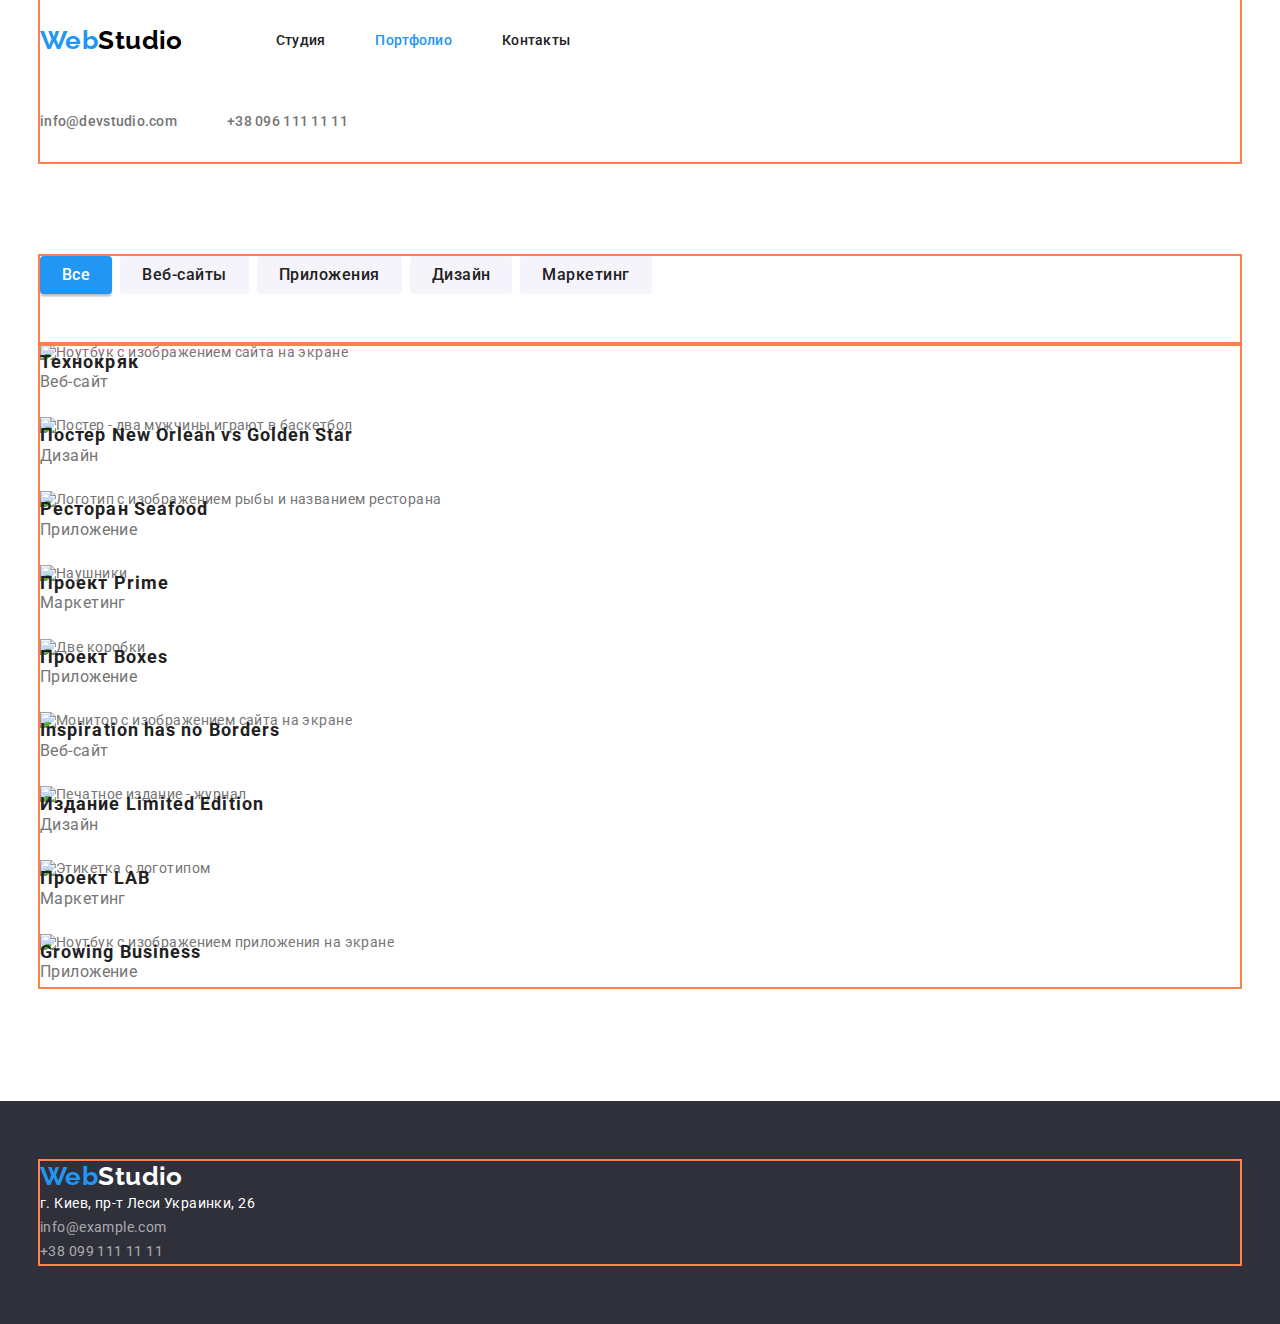
==== portfolio.html @ 6041eaa1 "добавляет отступы, flexbox меню" ====
<!DOCTYPE html>
<html lang="ru">
  <head>
    <meta charset="UTF-8" />
    <meta http-equiv="X-UA-Compatible" content="IE=edge" />
    <meta name="viewport" content="width=device-width, initial-scale=1.0" />
    <title>WebStudio portfolio</title>
    <link rel="preconnect" href="https://fonts.googleapis.com" />
    <link rel="preconnect" href="https://fonts.gstatic.com" crossorigin />
    <link
      href="https://fonts.googleapis.com/css2?family=Raleway:wght@700&family=Roboto:wght@400;500;700;900&display=swap"
      rel="stylesheet"
    />
    <link
      rel="stylesheet"
      href="https://cdnjs.cloudflare.com/ajax/libs/modern-normalize/1.1.0/modern-normalize.min.css"
    />
    <link rel="stylesheet" href="./CSS/styles.css" />
  </head>

  <body>
    <!--Шапка сайта-->

    <header class="header">
      <div class="container">
        <nav class="header-nav">
          <a class="header-logo" href="./index.html" lang="en">
            <span class="logo-part">Web</span>Studio</a
          >
          <ul class="header-nav-list list">
            <li class="header-nav-item">
              <a class="header-nav-link" href="./index.html">Студия</a>
            </li>
            <li class="header-nav-item">
              <a class="header-nav-link current" href="./portfolio.html"
                >Портфолио</a
              >
            </li>
            <li class="header-nav-item">
              <a class="header-nav-link" href="">Контакты</a>
            </li>
          </ul>
        </nav>

        <ul class="header-contacts-list list">
          <li class="header-contacts-item">
            <a class="header-contacts-link" href="mailto:info@devstudio.com"
              >info@devstudio.com</a
            >
          </li>
          <li class="header-contacts-item">
            <a class="header-contacts-link" href="tel:+380961111111"
              >+38 096 111 11 11</a
            >
          </li>
        </ul>
      </div>
    </header>

    <!--Портфолио-->
    <main>
      <section class="portfolio-description">
        <!--Навигация-->

        <div class="container">
          <h1 hidden>Портфолио</h1>

          <ul class="portfolio-list list">
            <li class="portfolio-item">
              <button class="button secondary active" type="button">Все</button>
            </li>
            <li class="portfolio-item">
              <button class="button secondary" type="button">Веб-сайты</button>
            </li>
            <li class="portfolio-item">
              <button class="button secondary" type="button">Приложения</button>
            </li>
            <li class="portfolio-item">
              <button class="button secondary" type="button">Дизайн</button>
            </li>
            <li class="portfolio-item">
              <button class="button secondary" type="button">Маркетинг</button>
            </li>
          </ul>
        </div>

        <!--Описание-->

        <div class="container">
          <ul class="description-list list">
            <li class="description-item">
              <img
                src="./images/portfolio/tehno.jpg"
                alt="Ноутбук с изображением сайта на экране"
                width="370"
                height="294"
              />
              <h3 class="description-title">Технокряк</h3>
              <p class="description-text">Веб-сайт</p>
            </li>
            <li class="description-item">
              <img
                src="./images/portfolio/poster.jpg"
                alt="Постер - два мужчины играют в баскетбол"
                width="370"
                height="294"
              />
              <h3 class="description-title">
                Постер <span lang="en">New Orlean vs Golden Star</span>
              </h3>
              <p class="description-text">Дизайн</p>
            </li>
            <li class="description-item">
              <img
                src="./images/portfolio/seafood.jpg"
                alt="Логотип с изображением рыбы и названием ресторана"
                width="370"
                height="294"
              />
              <h3 class="description-title">
                Ресторан <span lang="en">Seafood</span>
              </h3>
              <p class="description-text">Приложение</p>
            </li>
            <li class="description-item">
              <img
                src="./images/portfolio/prime.jpg"
                alt="Наушники"
                width="370"
                height="294"
              />
              <h3 class="description-title">
                Проект <span lang="en">Prime</span>
              </h3>
              <p class="description-text">Маркетинг</p>
            </li>
            <li class="description-item">
              <img
                src="./images/portfolio/boxes.jpg"
                alt="Две коробки"
                width="370"
                height="294"
              />
              <h3 class="description-title">
                Проект <span lang="en">Boxes</span>
              </h3>
              <p class="description-text">Приложение</p>
            </li>
            <li class="description-item">
              <img
                src="./images/portfolio/inspiration.jpg"
                alt="Монитор с изображением сайта на экране"
                width="370"
                height="294"
              />
              <h3 class="description-title" lang="en">
                Inspiration has no Borders
              </h3>
              <p class="description-text">Веб-сайт</p>
            </li>
            <li class="description-item">
              <img
                src="./images/portfolio/limited.jpg"
                alt="Печатное издание - журнал"
                width="370"
                height="294"
              />
              <h3 class="description-title">
                Издание <span lang="en">Limited Edition</span>
              </h3>
              <p class="description-text">Дизайн</p>
            </li>
            <li class="description-item">
              <img
                src="./images/portfolio/lab.jpg"
                alt="Этикетка с логотипом"
                width="370"
                height="294"
              />
              <h3 class="description-title">
                Проект <span lang="en">LAB</span>
              </h3>
              <p class="description-text">Маркетинг</p>
            </li>
            <li class="description-item">
              <img
                src="./images/portfolio/business.jpg"
                alt="Ноутбук с изображением приложения на экране"
                width="370"
                height="294"
              />
              <h3 class="description-title" lang="en">Growing Business</h3>
              <p class="description-text">Приложение</p>
            </li>
          </ul>
        </div>
      </section>
    </main>

    <!--Подвал-->

    <footer class="footer">
      <div class="container">
        <a class="footer-logo" href="./index.html" lang="en"
          ><span class="logo-part" lang="en">Web</span>Studio</a
        >

        <address class="address">
          <ul class="footer-list list">
            <li class="footer-item">
              <a
                class="footer-address-link"
                href="https://goo.gl/maps/piqngm7oDQpEDh6u6"
                target="_blank"
                rel="noopener nofollow noreferrer"
                >г. Киев, пр-т Леси Украинки, 26</a
              >
            </li>
            <li class="footer-item">
              <a
                class="footer-contacts-link info"
                href="mailto:info@example.com"
                >info@example.com</a
              ><br />
            </li>
            <li class="footer-item">
              <a class="footer-contacts-link" href="tel:+380991111111"
                >+38 099 111 11 11</a
              >
            </li>
          </ul>
        </address>
      </div>
    </footer>
  </body>
</html>
---- CSS/styles.css ----
:root {
    --primary-text-color: #757575;
    --title-text-color: #212121;
    --accent-color: #2196F3;
    --button-primary-color-hover: #188CE8;
    --primari-white-color: #FFFFFF;
    --button-color: #F5F4FA;
    --link-contacts-color: rgba(255, 255, 255, 0.6);
    --background-color-secondary: #2F303A;
}

body {
    background-color: var(--primari-white-color); /* #000000;*/
    color: var(--primary-text-color);
    
    font-family: Roboto, sans-serif;
    font-size: 14px;
    letter-spacing: 0.03em;
}

.section-title {
    margin-top: 0;
    margin-bottom: 0;
    
    color: var(--title-text-color);
    
    font-size: 36px;
    line-height: 1.17;
    text-align: center;
    letter-spacing: 0.03em;
   
}

.list {
    margin: 0;
    padding: 0;

    list-style: none;
}

.container {
    width: 1200px;
    margin-left: 15px;
    margin-right: 15px;
    margin-left: auto;
    margin-right: auto;
    outline: 2px solid coral;
}



/* ==========Site nav========== */



.header-logo { 
    color: #000000;
    
    text-decoration: none;
    font-family: Raleway, sans-serif;
    font-weight: 700;
    font-size: 26px;
    line-height: 1.19;
}

.logo-part {
    color: var(--accent-color);
    
    text-decoration: none;
}

.header-nav-link.current {
    color: var(--accent-color);
}

.header-nav-link {
    display: block;
    padding-top: 32px;
    padding-bottom: 32px;

    color: var(--title-text-color);
   
    text-decoration: none;
    font-weight: 500;
    line-height: 1.2;
    letter-spacing: 0.02em;   
}

.header-nav-link:hover,
.header-nav-link:focus {
    color: var(--accent-color);
}

.header-contacts-link {
    display: block;
    margin-top: 32px;
    margin-bottom: 32px;

    color: var(--primary-text-color);
    
    text-decoration: none;
    font-weight: 500;
    line-height: 1.2;
    letter-spacing: 0.02em;
}

.header-contacts-link:hover,
.header-contacts-link:focus {
    color: var(--accent-color);
}


/* ==========display flex========== */

.nav {
    display: flex;
    /* justify-content: space-between; */
}

.header-nav {
    display: flex;
    align-items: center;
}

.header-nav-list {
    display: flex;
    margin-left: 93px;
}

/* .header-nav-list .header-nav-item:not(:last-child) {
    margin-right: 50px;
} */

.header-nav-item + .header-nav-item {
    margin-left: 50px;
}

.header-contacts-list {
    display: flex;
    margin-left: auto;
}

.header-contacts-item + .header-contacts-item {
    padding-left: 50px;
}




/* ==========index.html========== */
/* ==========Site main========== */

/* ==========Main screen========== */

.hero {
    padding-top: 200px;
    padding-bottom: 200px;
    
    background-color: var(--background-color-secondary);
    
    text-align: center;
}

.hero-title {
    margin-top: 0;
    margin-bottom: 30;

    color: var(--primari-white-color);   

    font-weight: 900;
    font-size: 44px;
    line-height: 1.36;  
    letter-spacing: 0.06em;
    text-transform: uppercase;
}

/* ==========Features========== */

.features {
    padding-top: 94px;
    padding-bottom: 94px;
}

.features-title {
    margin-top: 0;
    margin-bottom: 10px;
    
    color: var(--title-text-color);
    
    font-size: 14px;
    line-height: 1.14;
    letter-spacing: 0.03em;
    text-transform: uppercase;
}

.features-text {
    margin-top: 0;
    margin-bottom: 0;
    
    line-height: 1.71;
}

/* ==========What are we doing========== */

.services {
    padding-bottom: 94px;
}

/* ==========Our team========== */

.team {
    padding-top: 94px;
    padding-bottom: 94px;

    background-color: var(--button-color);
}

.team-item-title {
    margin-top: 0;
    margin-bottom: 10px;

    color: var(--title-text-color);

    font-weight: 500;
    font-size: 16px;
    line-height: 1.19;    
    letter-spacing: 0.03em;
}

.team-item-text {
    margin-top: 0;
    margin-bottom: 0;
    
    font-size: 16px;
    line-height: 1.19;   
}


/* ==========portfolio.html========== */
/* ==========Site main========== */
/* ==========Description========== */

.portfolio-description {
    padding-top: 94px;
    padding-bottom: 94px;
}

.portfolio-list {
    display: flex;
    padding-bottom: 50px;
}

.portfolio-list .portfolio-item + .portfolio-item {
    margin-left: 8px;
}

.description-title {
    margin-top: 0;
    margin-bottom: 4px;

    color: var(--title-text-color);

    font-size: 18px;
    line-height: 0.2;
    letter-spacing: 0.06em;
}

.description-text {
    margin-bottom: 20px;

    font-size: 16px;
    line-height: 1.88;
    margin-top: 0;
}




/* ==========Footer========== */

.footer {
    padding-top: 60px;
    padding-bottom: 60px;

    background-color: var(--background-color-secondary);
}

.footer-logo {
    margin-bottom: 20px;

    color: var(--primari-white-color);

    text-decoration: none;
    font-family: Raleway, sans-serif;
    font-weight: 700;
    font-size: 26px;
    line-height: 1.19;
}

.footer-list {
    line-height: 1.71;
}

.footer-address-link {
    margin-bottom: 9px;

    color: var(--primari-white-color);

    text-decoration: none;
    font-style: normal;
}

.footer-contacts-link:hover,
.footer-contacts-link:focus {
    color: var(--accent-color);
}

.footer-contacts-link {
    color: var(--link-contacts-color);
    text-decoration: none;
    font-style: normal;
    line-height: 1.71;
}

.footer-contacts-link.info {
    margin-bottom: 9px;
}

/* ==========Button========== */

.button {
    border: 0px;

    cursor: pointer;
}

.button.primary {
    padding: 10px 32px;
    border-radius: 4px;
    min-width: 200px;
        
    color: var(--primari-white-color);
    background-color: var(--accent-color);
    box-shadow: 0px 4px 4px rgba(0, 0, 0, 0.15);
    
    font-weight: 700;
    font-size: 16px;
    line-height: 1.88;
    letter-spacing: 0.06em;
    text-align: center;
}

.button.primary:hover,
.button.primary:focus {
    color: var(--primari-white-color);
    background-color: var(--button-primary-color-hover);
}

.button.secondary {
    padding: 6px 22px;
    border-radius: 4px;

    color: var(--title-text-color);
    background-color: var(--button-color);

    font-weight: 500;
    font-size: 16px;
    line-height: 1.62;
    letter-spacing: 0.03em;
    text-align: center;
}

.button.secondary:hover,
.button.secondary:focus {
    color: var(--primari-white-color);
    background-color: var(--accent-color);
    box-shadow: 0px 3px 1px rgba(0, 0, 0, 0.1), 0px 1px 2px rgba(0, 0, 0, 0.08), 0px 2px 2px rgba(0, 0, 0, 0.12);
}

.button.secondary.active {
    color: var(--primari-white-color);
    background-color: var(--accent-color);
    box-shadow: 0px 3px 1px rgba(0, 0, 0, 0.1), 0px 1px 2px rgba(0, 0, 0, 0.08), 0px 2px 2px rgba(0, 0, 0, 0.12);
}

/* цвет основного текста #212121
вторичный цвет текста #757575
цвет H1 #FFFFFF
цвет текста на кнопках #FFFFFF
цвет лого-части шапка #2196F3
цвет лого шапка #000000
цвет навигации #212121
цвет навигации при ховере #2196F3
цвет контактов шапки #757575
цвет контактов шапки при ховере #2196F3
цвет лого части подвал # 2196F3
цвет лого подвал #FFFFFF
цвет адреса подвал #FFFFFF
цвет контактов подвал rgba(255, 255, 255, 0.6)
цвет кнопок #F5F4FA
*/
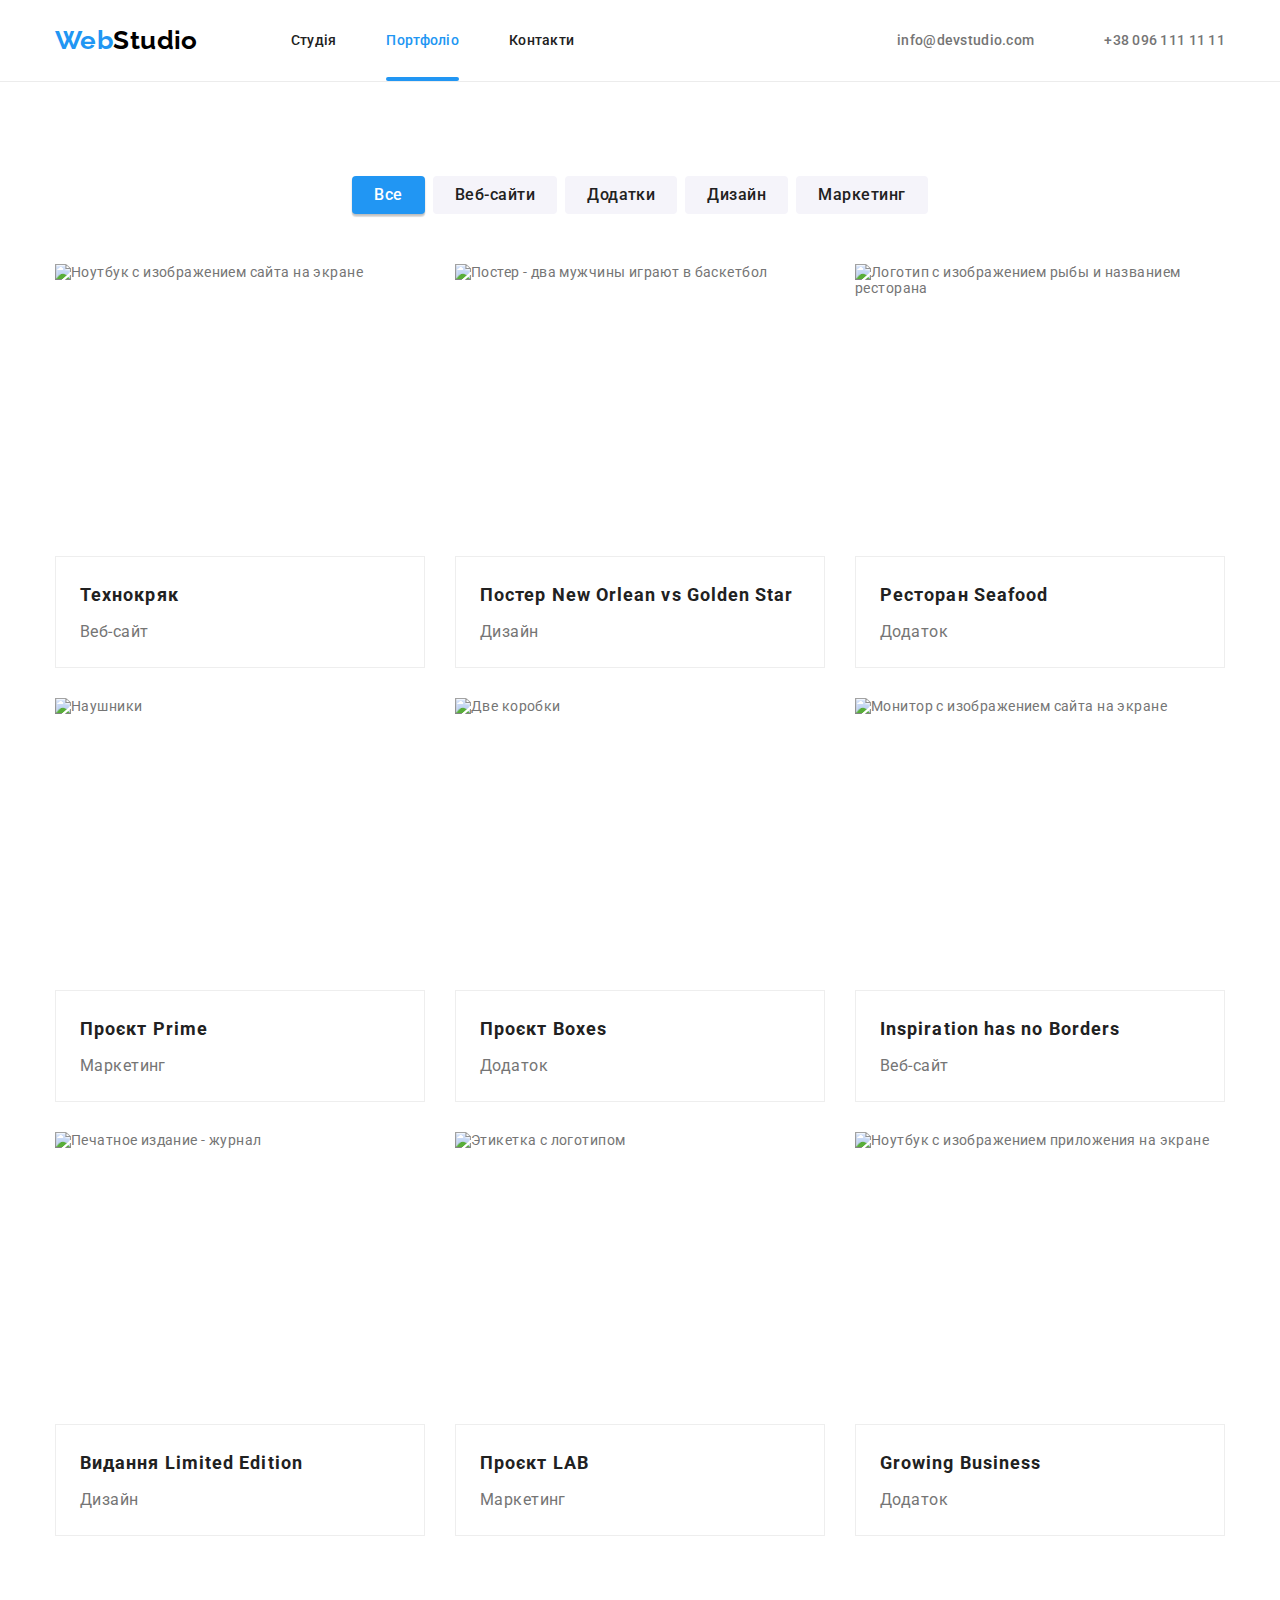
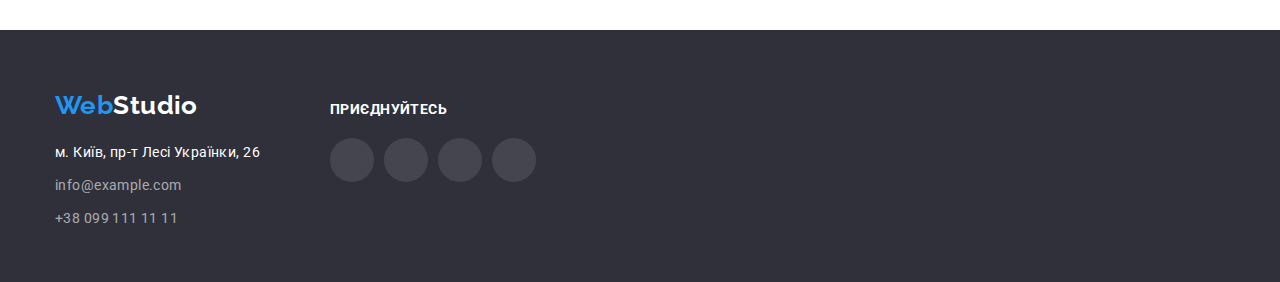
==== commit 51368df9: "добавляет анимацию всем элементам" ====
--- a/portfolio.html
+++ b/portfolio.html
@@ -19,61 +19,69 @@
   </head>
 
   <body>
-    <!--Шапка сайта-->
-
-    <header class="header">
-      <div class="container">
+    <!--Шапка сайту-->
+
+    <header class="header-portfolio">
+      <div class="container nav">
         <nav class="header-nav">
-          <a class="header-logo" href="./index.html" lang="en">
+          <a class="header-logo link" href="./index.html" lang="en">
             <span class="logo-part">Web</span>Studio</a
           >
           <ul class="header-nav-list list">
             <li class="header-nav-item">
-              <a class="header-nav-link" href="./index.html">Студия</a>
+              <a class="header-nav-link link" href="./index.html">Студія</a>
             </li>
             <li class="header-nav-item">
-              <a class="header-nav-link current" href="./portfolio.html"
-                >Портфолио</a
+              <a class="header-nav-link link current" href="./portfolio.html"
+                >Портфоліо</a
               >
             </li>
             <li class="header-nav-item">
-              <a class="header-nav-link" href="">Контакты</a>
+              <a class="header-nav-link link" href="">Контакти</a>
             </li>
           </ul>
         </nav>
 
         <ul class="header-contacts-list list">
           <li class="header-contacts-item">
-            <a class="header-contacts-link" href="mailto:info@devstudio.com"
-              >info@devstudio.com</a
-            >
+            <a
+              class="header-contacts-link link"
+              href="mailto:info@devstudio.com"
+              ><svg class="email-icon">
+                <use href="./images/svg/sprite.svg#icon-h-mail"></use>
+              </svg>
+              <div>info@devstudio.com</div>
+            </a>
           </li>
           <li class="header-contacts-item">
-            <a class="header-contacts-link" href="tel:+380961111111"
-              >+38 096 111 11 11</a
+            <a class="header-contacts-link link" href="tel:+380961111111"
+              ><svg class="phone-icon">
+                <use href="./images/svg/sprite.svg#icon-h-tel"></use>
+              </svg>
+              <div>+38 096 111 11 11</div></a
             >
           </li>
         </ul>
       </div>
     </header>
 
-    <!--Портфолио-->
+    <!--Портфоліо-->
     <main>
-      <section class="portfolio-description">
-        <!--Навигация-->
-
+      <section class="portfolio-description section">
         <div class="container">
-          <h1 hidden>Портфолио</h1>
+          <!--Навігація-->
+
+          <h1 class="visually-hidden">Портфоліо</h1>
 
           <ul class="portfolio-list list">
             <li class="portfolio-item">
               <button class="button secondary active" type="button">Все</button>
             </li>
             <li class="portfolio-item">
-              <button class="button secondary" type="button">Веб-сайты</button>
-            </li>
-            <li class="portfolio-item">
-              <button class="button secondary" type="button">Приложения</button>
+              <button class="button secondary" type="button">Веб-сайти</button>
+            </li>
+            <li class="portfolio-item">
+              <button class="button secondary" type="button">Додатки</button>
             </li>
             <li class="portfolio-item">
               <button class="button secondary" type="button">Дизайн</button>
@@ -82,154 +90,307 @@
               <button class="button secondary" type="button">Маркетинг</button>
             </li>
           </ul>
-        </div>
-
-        <!--Описание-->
-
-        <div class="container">
+
+          <!--Опис-->
+
           <ul class="description-list list">
             <li class="description-item">
-              <img
-                src="./images/portfolio/tehno.jpg"
-                alt="Ноутбук с изображением сайта на экране"
-                width="370"
-                height="294"
-              />
-              <h3 class="description-title">Технокряк</h3>
-              <p class="description-text">Веб-сайт</p>
-            </li>
-            <li class="description-item">
-              <img
-                src="./images/portfolio/poster.jpg"
-                alt="Постер - два мужчины играют в баскетбол"
-                width="370"
-                height="294"
-              />
-              <h3 class="description-title">
-                Постер <span lang="en">New Orlean vs Golden Star</span>
-              </h3>
-              <p class="description-text">Дизайн</p>
-            </li>
-            <li class="description-item">
-              <img
-                src="./images/portfolio/seafood.jpg"
-                alt="Логотип с изображением рыбы и названием ресторана"
-                width="370"
-                height="294"
-              />
-              <h3 class="description-title">
-                Ресторан <span lang="en">Seafood</span>
-              </h3>
-              <p class="description-text">Приложение</p>
-            </li>
-            <li class="description-item">
-              <img
-                src="./images/portfolio/prime.jpg"
-                alt="Наушники"
-                width="370"
-                height="294"
-              />
-              <h3 class="description-title">
-                Проект <span lang="en">Prime</span>
-              </h3>
-              <p class="description-text">Маркетинг</p>
-            </li>
-            <li class="description-item">
-              <img
-                src="./images/portfolio/boxes.jpg"
-                alt="Две коробки"
-                width="370"
-                height="294"
-              />
-              <h3 class="description-title">
-                Проект <span lang="en">Boxes</span>
-              </h3>
-              <p class="description-text">Приложение</p>
-            </li>
-            <li class="description-item">
-              <img
-                src="./images/portfolio/inspiration.jpg"
-                alt="Монитор с изображением сайта на экране"
-                width="370"
-                height="294"
-              />
-              <h3 class="description-title" lang="en">
-                Inspiration has no Borders
-              </h3>
-              <p class="description-text">Веб-сайт</p>
-            </li>
-            <li class="description-item">
-              <img
-                src="./images/portfolio/limited.jpg"
-                alt="Печатное издание - журнал"
-                width="370"
-                height="294"
-              />
-              <h3 class="description-title">
-                Издание <span lang="en">Limited Edition</span>
-              </h3>
-              <p class="description-text">Дизайн</p>
-            </li>
-            <li class="description-item">
-              <img
-                src="./images/portfolio/lab.jpg"
-                alt="Этикетка с логотипом"
-                width="370"
-                height="294"
-              />
-              <h3 class="description-title">
-                Проект <span lang="en">LAB</span>
-              </h3>
-              <p class="description-text">Маркетинг</p>
-            </li>
-            <li class="description-item">
-              <img
-                src="./images/portfolio/business.jpg"
-                alt="Ноутбук с изображением приложения на экране"
-                width="370"
-                height="294"
-              />
-              <h3 class="description-title" lang="en">Growing Business</h3>
-              <p class="description-text">Приложение</p>
+              <a class="description-link link" href="">
+                <div class="description-tumb">
+                  <img
+                    class="description-img"
+                    src="./images/portfolio/tehno.jpg"
+                    alt="Ноутбук с изображением сайта на экране"
+                    width="370"
+                    height="292"
+                  />
+                  <p class="description-tumb-text">
+                    Ресурс пропонує комплексні пропозиції з різним рівнем
+                    функціоналу та сервісів. Все це дозволить відвідувачу
+                    отримати вичерпні відомості про компанію чи приватну особу.
+                  </p>
+                </div>
+
+                <div class="description-border">
+                  <h3 class="description-title">Технокряк</h3>
+                  <p class="description-text">Веб-сайт</p>
+                </div>
+              </a>
+            </li>
+            <li class="description-item">
+              <a class="description-link link" href="">
+                <div class="description-tumb">
+                  <img
+                    class="description-img"
+                    src="./images/portfolio/poster.jpg"
+                    alt="Постер - два мужчины играют в баскетбол"
+                    width="370"
+                    height="292"
+                  />
+                  <p class="description-tumb-text">
+                    Ресурс пропонує комплексні пропозиції з різним рівнем
+                    функціоналу та сервісів. Все це дозволить відвідувачу
+                    отримати вичерпні відомості про компанію чи приватну особу.
+                  </p>
+                </div>
+
+                <div class="description-border">
+                  <h3 class="description-title">
+                    Постер <span lang="en">New Orlean vs Golden Star</span>
+                  </h3>
+                  <p class="description-text">Дизайн</p>
+                </div>
+              </a>
+            </li>
+            <li class="description-item">
+              <a class="description-link link" href="">
+                <div class="description-tumb">
+                  <img
+                    class="description-img"
+                    src="./images/portfolio/seafood.jpg"
+                    alt="Логотип с изображением рыбы и названием ресторана"
+                    width="370"
+                    height="292"
+                  />
+                  <p class="description-tumb-text">
+                    Ресурс пропонує комплексні пропозиції з різним рівнем
+                    функціоналу та сервісів. Все це дозволить відвідувачу
+                    отримати вичерпні відомості про компанію чи приватну особу.
+                  </p>
+                </div>
+
+                <div class="description-border">
+                  <h3 class="description-title">
+                    Ресторан <span lang="en">Seafood</span>
+                  </h3>
+                  <p class="description-text">Додаток</p>
+                </div>
+              </a>
+            </li>
+            <li class="description-item">
+              <a class="description-link link" href="">
+                <div class="description-tumb">
+                  <img
+                    class="description-img"
+                    src="./images/portfolio/prime.jpg"
+                    alt="Наушники"
+                    width="370"
+                    height="292"
+                  />
+                  <p class="description-tumb-text">
+                    Ресурс пропонує комплексні пропозиції з різним рівнем
+                    функціоналу та сервісів. Все це дозволить відвідувачу
+                    отримати вичерпні відомості про компанію чи приватну особу.
+                  </p>
+                </div>
+
+                <div class="description-border">
+                  <h3 class="description-title">
+                    Проєкт <span lang="en">Prime</span>
+                  </h3>
+                  <p class="description-text">Маркетинг</p>
+                </div>
+              </a>
+            </li>
+            <li class="description-item">
+              <a class="description-link link" href="">
+                <div class="description-tumb">
+                  <img
+                    class="description-img"
+                    src="./images/portfolio/boxes.jpg"
+                    alt="Две коробки"
+                    width="370"
+                    height="292"
+                  />
+                  <p class="description-tumb-text">
+                    Ресурс пропонує комплексні пропозиції з різним рівнем
+                    функціоналу та сервісів. Все це дозволить відвідувачу
+                    отримати вичерпні відомості про компанію чи приватну особу.
+                  </p>
+                </div>
+
+                <div class="description-border">
+                  <h3 class="description-title">
+                    Проєкт <span lang="en">Boxes</span>
+                  </h3>
+                  <p class="description-text">Додаток</p>
+                </div>
+              </a>
+            </li>
+            <li class="description-item">
+              <a class="description-link link" href="">
+                <div class="description-tumb">
+                  <img
+                    class="description-img"
+                    src="./images/portfolio/inspiration.jpg"
+                    alt="Монитор с изображением сайта на экране"
+                    width="370"
+                    height="292"
+                  />
+                  <p class="description-tumb-text">
+                    Ресурс пропонує комплексні пропозиції з різним рівнем
+                    функціоналу та сервісів. Все це дозволить відвідувачу
+                    отримати вичерпні відомості про компанію чи приватну особу.
+                  </p>
+                </div>
+
+                <div class="description-border">
+                  <h3 class="description-title" lang="en">
+                    Inspiration has no Borders
+                  </h3>
+                  <p class="description-text">Веб-сайт</p>
+                </div>
+              </a>
+            </li>
+            <li class="description-item">
+              <a class="description-link link" href="">
+                <div class="description-tumb">
+                  <img
+                    class="description-img"
+                    src="./images/portfolio/limited.jpg"
+                    alt="Печатное издание - журнал"
+                    width="370"
+                    height="292"
+                  />
+                  <p class="description-tumb-text">
+                    Ресурс пропонує комплексні пропозиції з різним рівнем
+                    функціоналу та сервісів. Все це дозволить відвідувачу
+                    отримати вичерпні відомості про компанію чи приватну особу.
+                  </p>
+                </div>
+
+                <div class="description-border">
+                  <h3 class="description-title">
+                    Видання <span lang="en">Limited Edition</span>
+                  </h3>
+                  <p class="description-text">Дизайн</p>
+                </div>
+              </a>
+            </li>
+            <li class="description-item">
+              <a class="description-link link" href="">
+                <div class="description-tumb">
+                  <img
+                    class="description-img"
+                    src="./images/portfolio/lab.jpg"
+                    alt="Этикетка с логотипом"
+                    width="370"
+                    height="292"
+                  />
+                  <p class="description-tumb-text">
+                    Ресурс пропонує комплексні пропозиції з різним рівнем
+                    функціоналу та сервісів. Все це дозволить відвідувачу
+                    отримати вичерпні відомості про компанію чи приватну особу.
+                  </p>
+                </div>
+
+                <div class="description-border">
+                  <h3 class="description-title">
+                    Проєкт <span lang="en">LAB</span>
+                  </h3>
+                  <p class="description-text">Маркетинг</p>
+                </div>
+              </a>
+            </li>
+            <li class="description-item">
+              <a class="description-link link" href="">
+                <div class="description-tumb">
+                  <img
+                    class="description-img"
+                    src="./images/portfolio/business.jpg"
+                    alt="Ноутбук с изображением приложения на экране"
+                    width="370"
+                    height="292"
+                  />
+                  <p class="description-tumb-text">
+                    Ресурс пропонує комплексні пропозиції з різним рівнем
+                    функціоналу та сервісів. Все це дозволить відвідувачу
+                    отримати вичерпні відомості про компанію чи приватну особу.
+                  </p>
+                </div>
+
+                <div class="description-border">
+                  <h3 class="description-title" lang="en">Growing Business</h3>
+                  <p class="description-text">Додаток</p>
+                </div>
+              </a>
             </li>
           </ul>
         </div>
       </section>
     </main>
 
-    <!--Подвал-->
+    <!--Підвал-->
 
     <footer class="footer">
       <div class="container">
-        <a class="footer-logo" href="./index.html" lang="en"
-          ><span class="logo-part" lang="en">Web</span>Studio</a
-        >
-
-        <address class="address">
-          <ul class="footer-list list">
-            <li class="footer-item">
-              <a
-                class="footer-address-link"
-                href="https://goo.gl/maps/piqngm7oDQpEDh6u6"
-                target="_blank"
-                rel="noopener nofollow noreferrer"
-                >г. Киев, пр-т Леси Украинки, 26</a
-              >
-            </li>
-            <li class="footer-item">
-              <a
-                class="footer-contacts-link info"
-                href="mailto:info@example.com"
-                >info@example.com</a
-              ><br />
-            </li>
-            <li class="footer-item">
-              <a class="footer-contacts-link" href="tel:+380991111111"
-                >+38 099 111 11 11</a
-              >
-            </li>
-          </ul>
-        </address>
+        <div class="footer-box">
+          <div class="logo-address">
+            <a class="footer-logo link" href="./index.html" lang="en"
+              ><span class="logo-part" lang="en">Web</span>Studio</a
+            >
+
+            <address class="address">
+              <ul class="footer-list list">
+                <li class="footer-item">
+                  <a
+                    class="footer-address-link link"
+                    href="https://goo.gl/maps/piqngm7oDQpEDh6u6"
+                    target="_blank"
+                    rel="noopener nofollow noreferrer"
+                    >м. Київ, пр-т Лесі Українки, 26</a
+                  >
+                </li>
+                <li class="footer-item">
+                  <a
+                    class="footer-contacts-link info link"
+                    href="mailto:info@example.com"
+                    >info@example.com</a
+                  >
+                </li>
+                <li class="footer-item">
+                  <a class="footer-contacts-link link" href="tel:+380991111111"
+                    >+38 099 111 11 11</a
+                  >
+                </li>
+              </ul>
+            </address>
+          </div>
+          <div class="footer-icon">
+            <p class="footer-icon-text">приєднуйтесь</p>
+
+            <ul class="footer-icon-list list">
+              <li class="footer-icon-item">
+                <a class="footer-link-sn-icon link" href="">
+                  <svg class="sn-icon" width="20" height="20">
+                    <use href="./images/svg/sprite.svg#icon-sn-instagram"></use>
+                  </svg>
+                </a>
+              </li>
+              <li class="footer-icon-item">
+                <a class="footer-link-sn-icon link" href="">
+                  <svg class="sn-icon" width="20" height="20">
+                    <use href="./images/svg/sprite.svg#icon-sn-twitter"></use>
+                  </svg>
+                </a>
+              </li>
+              <li class="footer-icon-item">
+                <a class="footer-link-sn-icon link" href="">
+                  <svg class="sn-icon" width="20" height="20">
+                    <use href="./images/svg/sprite.svg#icon-sn-facebook"></use>
+                  </svg>
+                </a>
+              </li>
+              <li class="footer-icon-item">
+                <a class="footer-link-sn-icon link" href="">
+                  <svg class="sn-icon" width="20" height="20">
+                    <use href="./images/svg/sprite.svg#icon-sn-linkedin"></use>
+                  </svg>
+                </a>
+              </li>
+            </ul>
+          </div>
+        </div>
       </div>
     </footer>
   </body>
--- a/CSS/styles.css
+++ b/CSS/styles.css
@@ -7,56 +7,103 @@
     --button-color: #F5F4FA;
     --link-contacts-color: rgba(255, 255, 255, 0.6);
     --background-color-secondary: #2F303A;
+    --border-color: #EEEEEE;
+    --button-primary-shadow: 0px 4px 4px rgba(0, 0, 0, 0.15);
+    --button-shadow-secondary: 0px 3px 1px rgba(0, 0, 0, 0.1),
+        0px 1px 2px rgba(0, 0, 0, 0.08),
+        0px 2px 2px rgba(0, 0, 0, 0.12);
+    --team-box-shadow: 0px 1px 3px rgba(0, 0, 0, 0.12),
+        0px 1px 1px rgba(0, 0, 0, 0.14),
+        0px 2px 1px rgba(0, 0, 0, 0.2);
+    --border-header: #ECECEC;
+    --icon-color: #AFB1B8;
 }
 
 body {
-    background-color: var(--primari-white-color); /* #000000;*/
+    background-color: var(--primari-white-color);
+    /* #000000;*/
     color: var(--primary-text-color);
-    
+
     font-family: Roboto, sans-serif;
     font-size: 14px;
     letter-spacing: 0.03em;
 }
 
 .section-title {
-    margin-top: 0;
-    margin-bottom: 0;
-    
     color: var(--title-text-color);
-    
+
     font-size: 36px;
     line-height: 1.17;
     text-align: center;
-    letter-spacing: 0.03em;
-   
+}
+
+.container {
+    width: 1200px;
+    padding-left: 15px;
+    padding-right: 15px;
+    margin-left: auto;
+    margin-right: auto;
+    /* outline: 2px solid coral; */
+}
+
+.section {
+    padding-top: 94px;
+    padding-bottom: 94px;
 }
 
 .list {
     margin: 0;
     padding: 0;
-
     list-style: none;
 }
 
-.container {
-    width: 1200px;
-    margin-left: 15px;
-    margin-right: 15px;
-    margin-left: auto;
-    margin-right: auto;
-    outline: 2px solid coral;
-}
-
+.link {
+    text-decoration: none;
+    color: inherit;
+}
+
+html {
+    box-sizing: border-box;
+}
+
+*,
+*::after,
+*::before {
+    box-sizing: inherit;
+}
+
+/* Стили для обнуления верхних отступов у элементов */
+h1,
+h2,
+h3,
+h4,
+h5,
+h6,
+p {
+    margin: 0;
+}
+
+/* Свойства для корректного отображения картинок */
+img {
+    display: block;
+    max-width: 100%;
+    height: auto;
+}
+
+address {
+    font-style: normal;
+}
 
 
 /* ==========Site nav========== */
 
-
-
-.header-logo { 
+.header-portfolio {
+    border-bottom: 1px solid var(--border-header);
+}
+
+.header-logo {
     color: #000000;
-    
-    text-decoration: none;
+
     font-family: Raleway, sans-serif;
     font-weight: 700;
     font-size: 26px;
@@ -65,12 +112,22 @@
 
 .logo-part {
     color: var(--accent-color);
-    
-    text-decoration: none;
 }
 
 .header-nav-link.current {
     color: var(--accent-color);
+    padding-bottom: 0;
+}
+
+.header-nav-link.current::after {
+    display: block;
+    width: 100%;
+    height: 4px;
+    border-radius: 2px;
+    content: "";
+    margin-top: 28px;
+
+    background-color: var(--accent-color);
 }
 
 .header-nav-link {
@@ -79,11 +136,12 @@
     padding-bottom: 32px;
 
     color: var(--title-text-color);
-   
-    text-decoration: none;
+
     font-weight: 500;
     line-height: 1.2;
-    letter-spacing: 0.02em;   
+    letter-spacing: 0.02em;
+
+    transition: color 250ms cubic-bezier(0.4, 0, 0.2, 1);
 }
 
 .header-nav-link:hover,
@@ -92,16 +150,18 @@
 }
 
 .header-contacts-link {
-    display: block;
+    display: flex;
+    align-items: center;
     margin-top: 32px;
     margin-bottom: 32px;
 
     color: var(--primary-text-color);
-    
-    text-decoration: none;
+
     font-weight: 500;
     line-height: 1.2;
     letter-spacing: 0.02em;
+
+    transition: color 250ms cubic-bezier(0.4, 0, 0.2, 1);
 }
 
 .header-contacts-link:hover,
@@ -109,6 +169,19 @@
     color: var(--accent-color);
 }
 
+.email-icon {
+    width: 16px;
+    height: 12px;
+    margin-right: 10px;
+    fill: currentColor; 
+}
+
+.phone-icon {
+    width: 10px;
+    height: 16px;
+    margin-right: 10px;
+    fill: currentColor;
+}
 
 /* ==========display flex========== */
 
@@ -131,7 +204,7 @@
     margin-right: 50px;
 } */
 
-.header-nav-item + .header-nav-item {
+.header-nav-item+.header-nav-item {
     margin-left: 50px;
 }
 
@@ -140,12 +213,24 @@
     margin-left: auto;
 }
 
-.header-contacts-item + .header-contacts-item {
-    padding-left: 50px;
-}
-
-
-
+.header-contacts-item+.header-contacts-item {
+    margin-left: 50px;
+}
+
+/*==========Hidden==========*/
+
+.visually-hidden {
+    position: absolute;
+    width: 1px;
+    height: 1px;
+    margin: -1px;
+    border: 0;
+    padding: 0;
+    white-space: nowrap;
+    clip-path: inset(100%);
+    clip: rect(0 0 0 0);
+    overflow: hidden;
+}
 
 /* ==========index.html========== */
 /* ==========Site main========== */
@@ -153,86 +238,263 @@
 /* ==========Main screen========== */
 
 .hero {
+    height: 600px;
     padding-top: 200px;
-    padding-bottom: 200px;
-    
-    background-color: var(--background-color-secondary);
-    
     text-align: center;
-}
+    background-color: #C4C4C4;
+}
+
+.overlay {
+    height: 600px;
+    max-width: 1600px;
+    margin-left: auto;
+    margin-right: auto;
+    background-image: linear-gradient(
+        to right,
+        rgba(47, 48, 58, 0.4),
+        rgba(47, 48, 58, 0.4)
+    ), 
+    url(../images/bg/bg-img.jpg);
+    background-size: cover;
+} 
 
 .hero-title {
-    margin-top: 0;
-    margin-bottom: 30;
-
-    color: var(--primari-white-color);   
+    width: 696px;
+    margin-left: auto;
+    margin-right: auto;
+    margin-bottom: 30px;
+    
+
+    color: var(--primari-white-color);
 
     font-weight: 900;
     font-size: 44px;
-    line-height: 1.36;  
+    line-height: 1.36;
     letter-spacing: 0.06em;
     text-transform: uppercase;
 }
 
 /* ==========Features========== */
 
-.features {
-    padding-top: 94px;
-    padding-bottom: 94px;
-}
+.features-list {
+    display: flex;
+    flex-wrap: wrap;
+}
+
+.features-item {
+    width: 270px;
+}
+
+.features-item + .features-item {
+    margin-left: 30px;
+}
+
+/* ==========Icon-background========== */
+
+.features-item::before {
+    content: "";
+    display: block;
+    height: 120px;
+    background-color: var(--button-color);
+    border-radius: 4px;
+    margin-bottom: 30px;
+}
+
+.features-item.icon-antenna::before {
+    background-image: url(../images/bg/antenna.svg);
+    background-repeat: no-repeat;
+    background-position: center;
+    background-size: 70px 70px;
+}
+
+.features-item.icon-clock::before {
+    background-image: url(../images/bg/clock.svg);
+    background-repeat: no-repeat;
+    background-position: center;
+    background-size: 70px 70px;
+}
+
+.features-item.icon-diagram::before {
+    background-image: url(../images/bg/diagram.svg);
+    background-repeat: no-repeat;
+    background-position: center;
+    background-size: 70px 70px;
+}
+
+.features-item.icon-astronaut::before {
+    background-image: url(../images/bg/astronaut.svg);
+    background-repeat: no-repeat;
+    background-position: center;
+    background-size: 70px 70px;
+}
+
+/* ========== */
 
 .features-title {
-    margin-top: 0;
     margin-bottom: 10px;
-    
+
     color: var(--title-text-color);
-    
+
     font-size: 14px;
     line-height: 1.14;
-    letter-spacing: 0.03em;
     text-transform: uppercase;
 }
 
 .features-text {
-    margin-top: 0;
-    margin-bottom: 0;
-    
     line-height: 1.71;
 }
 
 /* ==========What are we doing========== */
 
 .services {
-    padding-bottom: 94px;
+    padding-top: 0;
+}
+
+.services-title {
+    margin-bottom: 50px;
+}
+
+.services-list {
+    display: flex;
+    flex-wrap: wrap;
+    justify-content: space-between;
+}
+
+.services-tumb {
+    position: relative;
+}
+
+.services-tumb::before {
+    display: inline-block;
+    content: "";
+    position: absolute;
+    width: 100%;
+    
+    bottom: 0;
+    height: calc(70*100%/294);
+    background-color: rgba(47, 48, 58, 0.8);
+}
+
+.services-name {
+    position: absolute;
+    left: 50%;
+    bottom: 27px;
+    
+    transform: translateX(-50%);
+    
+    width: 100%;
+    
+    line-height: 1.14;
+    text-align: center;
+    text-transform: uppercase;
+    
+    color: var(--primari-white-color);
 }
 
 /* ==========Our team========== */
 
+.team-title {
+    margin-bottom: 50px;
+}
+
 .team {
-    padding-top: 94px;
-    padding-bottom: 94px;
-
     background-color: var(--button-color);
 }
 
+.team-list {
+    display: flex;
+    flex-wrap: wrap;
+    justify-content: space-between;
+}
+
+/* .team-item + .team-item {
+    margin-left: 30px;
+} */
+
+.team-item {
+    background-color: var(--primari-white-color);
+    border-radius: 0px 0px 4px 4px;
+    box-shadow: var(--team-box-shadow);
+}
+
+.team-card {
+    padding: 30px 32px;
+    max-width: 270px;
+    text-align: center;
+}
+
 .team-item-title {
-    margin-top: 0;
     margin-bottom: 10px;
 
     color: var(--title-text-color);
 
     font-weight: 500;
     font-size: 16px;
-    line-height: 1.19;    
-    letter-spacing: 0.03em;
+    line-height: 1.19;
 }
 
 .team-item-text {
-    margin-top: 0;
-    margin-bottom: 0;
-    
+    margin-bottom: 16px;
+
     font-size: 16px;
-    line-height: 1.19;   
+    line-height: 1.19;
+}
+
+.list-sn-icon {
+    display: flex;
+    justify-content: space-between;
+    
+}  
+
+.link-sn-icon {
+    display: flex;
+    align-items: center;
+    justify-content: center;
+    width: 44px;
+    height: 44px;
+    fill: var(--icon-color);
+    background-color: var(--primari-white-color); 
+    border-radius: 50%;
+
+    transition: background-color 250ms cubic-bezier(0.4, 0, 0.2, 1),
+    fill 250ms cubic-bezier(0.4, 0, 0.2, 1);
+} 
+
+.link-sn-icon:hover,
+.link-sn-icon:focus {
+    background-color: var(--accent-color);
+    fill: var(--primari-white-color);
+}
+
+/* ==========Clients========== */
+
+.clients-title {
+    margin-bottom: 50px;
+}
+
+.clients-list {
+    display: flex;
+    justify-content: space-between;
+}
+
+.clients-link {
+    display: flex;
+    align-items: center;
+    justify-content: center;
+    width: 170px;
+    height: 92px;
+    border: 1px solid var(--icon-color);
+    border-radius: 4px;
+    fill: var(--icon-color); 
+
+    transition: border 250ms cubic-bezier(0.4, 0, 0.2, 1),
+    fill 250ms cubic-bezier(0.4, 0, 0.2, 1);
+}
+
+.clients-link:hover,
+.clients-link:focus {
+    border: 1px solid var(--accent-color);
+    fill: var(--accent-color);
 }
 
 
@@ -240,45 +502,114 @@
 /* ==========Site main========== */
 /* ==========Description========== */
 
-.portfolio-description {
-    padding-top: 94px;
-    padding-bottom: 94px;
-}
-
 .portfolio-list {
     display: flex;
-    padding-bottom: 50px;
-}
-
-.portfolio-list .portfolio-item + .portfolio-item {
+    margin-bottom: 50px;
+    justify-content: center;
+}
+
+.portfolio-item + .portfolio-item {
     margin-left: 8px;
 }
 
+.description-item {
+    margin-right: 30px;
+    margin-bottom: 30px;
+    background: var(--primari-white-color);
+}
+
+.description-border {
+    padding: 20px 24px;
+    border: 1px solid var(--border-color);
+}
+
+.description-list {
+    display: flex;
+    flex-wrap: wrap;
+}
+
+.description-item:nth-child(3n) {
+    margin-right: 0;
+}
+
+.description-item:nth-last-child(-n+3) {
+    margin-bottom: 0;
+}
+
 .description-title {
-    margin-top: 0;
     margin-bottom: 4px;
 
     color: var(--title-text-color);
 
     font-size: 18px;
-    line-height: 0.2;
+    line-height: 2;
     letter-spacing: 0.06em;
 }
 
 .description-text {
-    margin-bottom: 20px;
-
     font-size: 16px;
     line-height: 1.88;
-    margin-top: 0;
-}
-
+}
+
+.description-link {
+    display: block;
+
+    transition: box-shadow 250ms cubic-bezier(0.4, 0, 0.2, 1);
+}
+
+.description-link:hover,
+.description-link:focus {
+    box-shadow: 0px 1px 1px rgba(0, 0, 0, 0.12), 0px 4px 4px rgba(0, 0, 0, 0.06), 1px 4px 6px rgba(0, 0, 0, 0.16);
+}
+
+.description-tumb {
+    position: relative;
+    overflow: hidden;
+}
+
+.description-tumb::before {
+    display: inline-block;
+    content: "";
+    position: absolute;
+    width: 100%;
+    height: 100%;
+    background-color: rgba(33, 150, 243, 0.9);
+
+    transform: translateY(100%);
+
+    transition: transform 250ms cubic-bezier(0.4, 0, 0.2, 1);
+}
+
+.description-tumb-text {
+    position: absolute;
+    min-width: 322px;
+    min-height: 168px;
+    top: 50%;
+    left: 50%;
+    transform: translate(-50%, 125%);
+    
+    
+    font-size: 18px;
+    line-height: 1.56;
+    color: var(--primari-white-color);
+
+    transition: transform 250ms cubic-bezier(0.4, 0, 0.2, 1);
+}
+
+.description-tumb:hover::before {
+    transform: translateY(0%);
+}
+
+.description-tumb:hover .description-tumb-text {
+    transform: translate(-50%, -50%);
+}
 
 
 
 /* ==========Footer========== */
 
 .footer {
+    height: 252px; 
     padding-top: 60px;
     padding-bottom: 60px;
 
@@ -286,28 +617,38 @@
 }
 
 .footer-logo {
+    display: block;
     margin-bottom: 20px;
 
     color: var(--primari-white-color);
 
-    text-decoration: none;
     font-family: Raleway, sans-serif;
     font-weight: 700;
     font-size: 26px;
     line-height: 1.19;
 }
 
-.footer-list {
+.footer-item {
     line-height: 1.71;
+    margin-bottom: 9px;
+}
+
+.footer-item:last-child {
+    margin-bottom: 0;
 }
 
 .footer-address-link {
-    margin-bottom: 9px;
-
+    display: block;
     color: var(--primari-white-color);
-
-    text-decoration: none;
     font-style: normal;
+}
+
+.footer-contacts-link {
+    display: block;
+    color: var(--link-contacts-color);
+    font-style: normal;
+
+    transition: color 250ms cubic-bezier(0.4, 0, 0.2, 1);
 }
 
 .footer-contacts-link:hover,
@@ -315,44 +656,75 @@
     color: var(--accent-color);
 }
 
-.footer-contacts-link {
-    color: var(--link-contacts-color);
-    text-decoration: none;
-    font-style: normal;
-    line-height: 1.71;
-}
-
-.footer-contacts-link.info {
-    margin-bottom: 9px;
-}
+.footer-icon-text {
+    color: var(--primari-white-color);
+    font-weight: 700;
+    line-height: 1.14;
+    text-transform: uppercase;
+    margin-bottom: 20px;
+}
+
+.footer-box {
+    display: flex;
+    gap: 70px;
+    align-items: baseline;
+}
+
+.footer-icon-list {
+    display: flex;  
+}
+
+.footer-icon-item + .footer-icon-item {
+    margin-left: 10px;
+}
+
+.footer-link-sn-icon {
+    display: flex;
+    width: 44px;
+    height: 44px;
+    justify-content: center;
+    align-items: center;
+    background-color: rgba(255, 255, 255, 0.1);
+    border-radius: 50%;
+    fill: var(--primari-white-color);
+
+    transition: background-color 250ms cubic-bezier(0.4, 0, 0.2, 1);
+}
+
+.footer-link-sn-icon:hover,
+.footer-link-sn-icon:focus {
+    background-color: var(--accent-color);
+}
+
 
 /* ==========Button========== */
 
 .button {
     border: 0px;
-
     cursor: pointer;
+    font-family: inherit;
+    font-size: 16px;
+    text-align: center;
 }
 
 .button.primary {
     padding: 10px 32px;
     border-radius: 4px;
     min-width: 200px;
-        
+
     color: var(--primari-white-color);
     background-color: var(--accent-color);
-    box-shadow: 0px 4px 4px rgba(0, 0, 0, 0.15);
-    
+    box-shadow: var(--button-primary-shadow);
+
     font-weight: 700;
-    font-size: 16px;
     line-height: 1.88;
     letter-spacing: 0.06em;
-    text-align: center;
+
+    transition: background-color 250ms cubic-bezier(0.4, 0, 0.2, 1);
 }
 
 .button.primary:hover,
 .button.primary:focus {
-    color: var(--primari-white-color);
     background-color: var(--button-primary-color-hover);
 }
 
@@ -364,24 +736,60 @@
     background-color: var(--button-color);
 
     font-weight: 500;
-    font-size: 16px;
     line-height: 1.62;
-    letter-spacing: 0.03em;
-    text-align: center;
+    letter-spacing: 0.03em; 
+
+    transition: color 250ms cubic-bezier(0.4, 0, 0.2, 1),
+    background-color 250ms cubic-bezier(0.4, 0, 0.2, 1),
+    box-shadow 250ms cubic-bezier(0.4, 0, 0.2, 1);
 }
 
 .button.secondary:hover,
 .button.secondary:focus {
     color: var(--primari-white-color);
     background-color: var(--accent-color);
-    box-shadow: 0px 3px 1px rgba(0, 0, 0, 0.1), 0px 1px 2px rgba(0, 0, 0, 0.08), 0px 2px 2px rgba(0, 0, 0, 0.12);
+    box-shadow: var(--button-shadow-secondary);
 }
 
 .button.secondary.active {
     color: var(--primari-white-color);
     background-color: var(--accent-color);
-    box-shadow: 0px 3px 1px rgba(0, 0, 0, 0.1), 0px 1px 2px rgba(0, 0, 0, 0.08), 0px 2px 2px rgba(0, 0, 0, 0.12);
-}
+    box-shadow: var(--button-shadow-secondary);
+}
+
+/* ==========Modal window========== */
+
+.backdrop {
+    position: fixed;
+    top: 0;
+    left: 0;
+    width: 100%;
+    height: 100%;
+    background-color: rgba(0, 0, 0, 0.2);
+}
+
+.backdrop.is-hidden {
+    opacity: 0;
+    pointer-events: none;
+}
+
+.modal {
+    position: absolute;
+    top: 50%;
+    left: 50%;
+    transform: translate(-50%, -50%);
+    
+    min-height: 581px;
+    min-width: 528px;
+    
+    background-color: var(--primari-white-color);
+    box-shadow: 0px 1px 3px rgba(0, 0, 0, 0.12), 0px 1px 1px rgba(0, 0, 0, 0.14), 0px 2px 1px rgba(0, 0, 0, 0.2);
+    border-radius: 4px;
+
+  
+}
+
+
 
 /* цвет основного текста #212121
 вторичный цвет текста #757575
@@ -399,3 +807,4 @@
 цвет контактов подвал rgba(255, 255, 255, 0.6)
 цвет кнопок #F5F4FA
 */
+
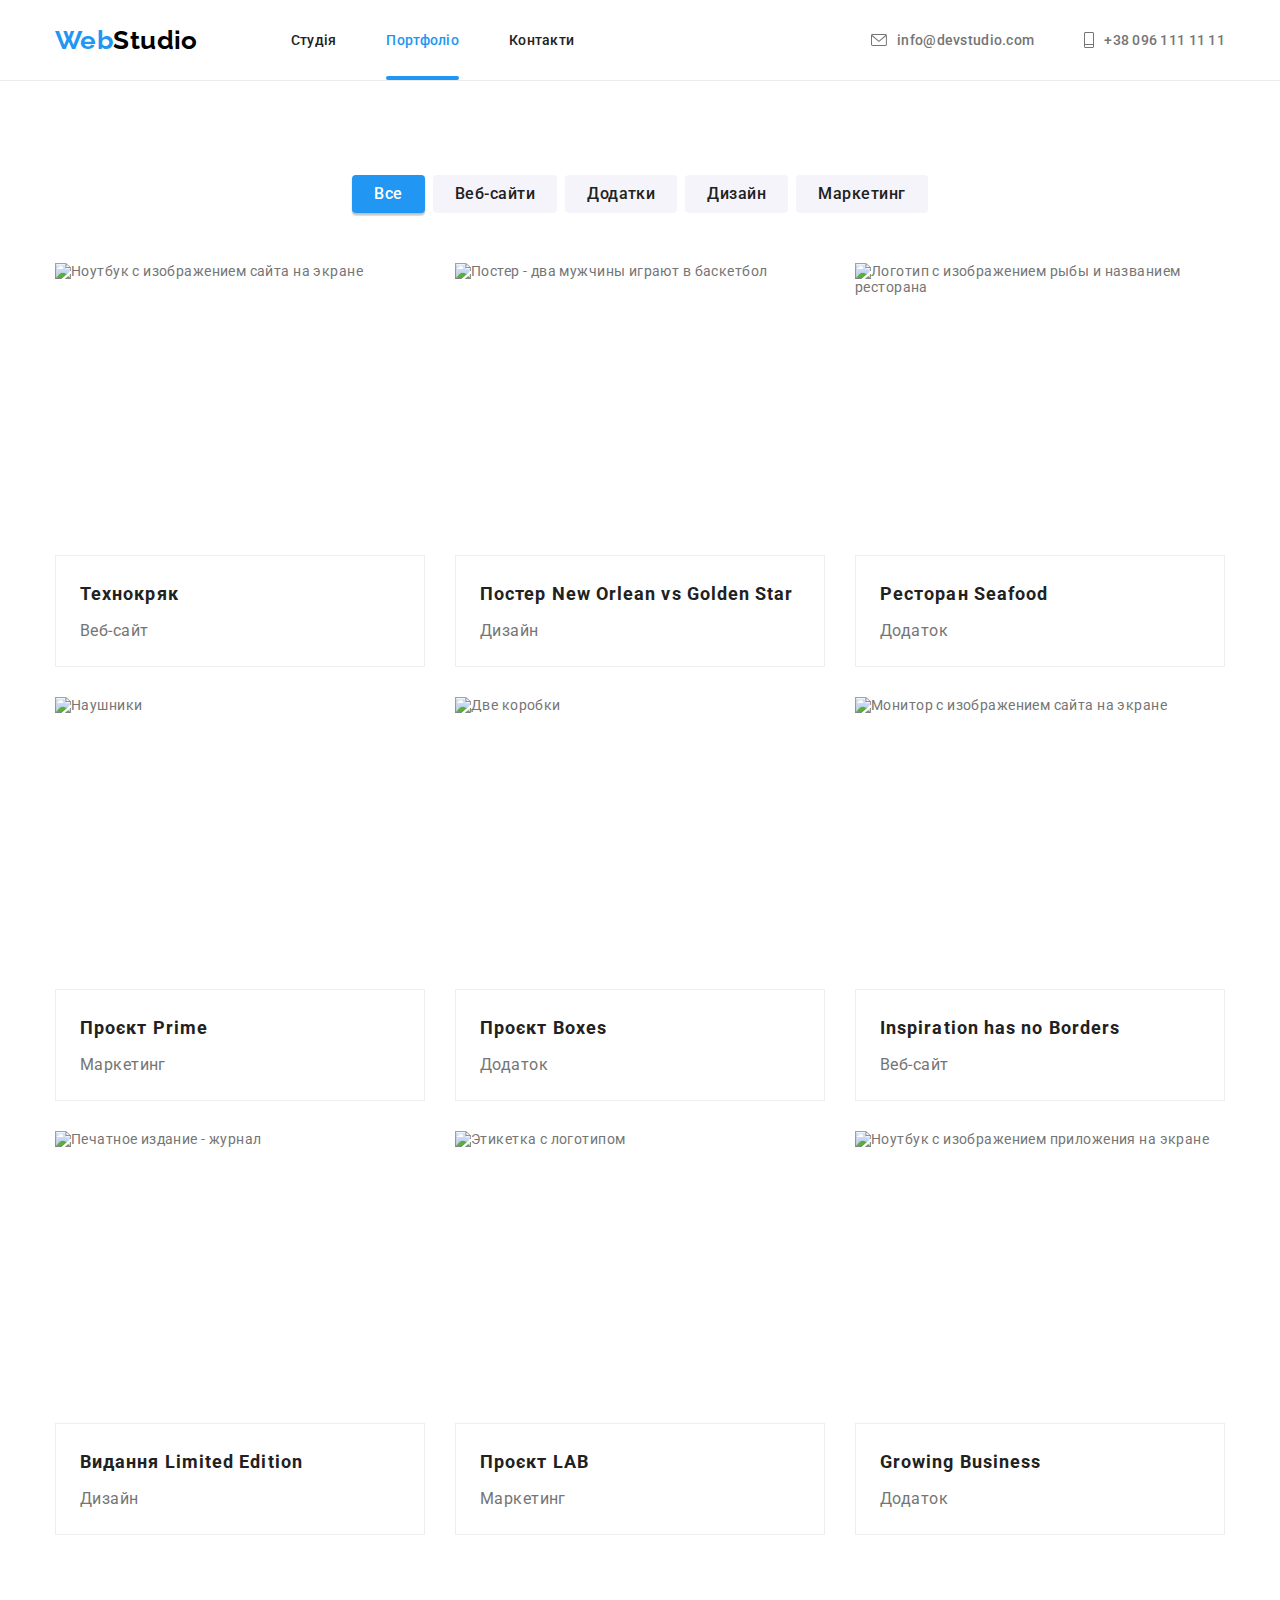
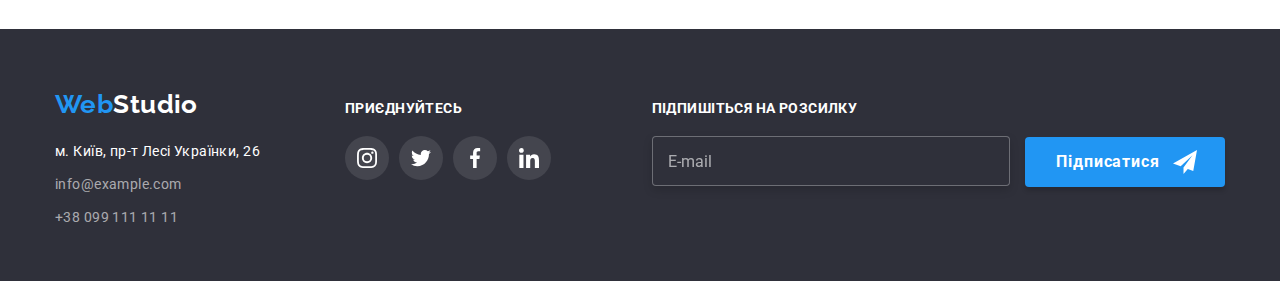
==== commit 14d609f9: "добавляет БЄМ, SCSS" ====
--- a/portfolio.html
+++ b/portfolio.html
@@ -15,47 +15,47 @@
       rel="stylesheet"
       href="https://cdnjs.cloudflare.com/ajax/libs/modern-normalize/1.1.0/modern-normalize.min.css"
     />
-    <link rel="stylesheet" href="./CSS/styles.css" />
+    <link rel="stylesheet" href="./CSS/main.css" />
   </head>
 
   <body>
     <!--Шапка сайту-->
 
-    <header class="header-portfolio">
+    <header class="header_portfolio_border">
       <div class="container nav">
         <nav class="header-nav">
-          <a class="header-logo link" href="./index.html" lang="en">
-            <span class="logo-part">Web</span>Studio</a
+          <a class="logo header_logo link" href="./index.html" lang="en">
+            <span class="logo_part">Web</span>Studio</a
           >
-          <ul class="header-nav-list list">
-            <li class="header-nav-item">
-              <a class="header-nav-link link" href="./index.html">Студія</a>
-            </li>
-            <li class="header-nav-item">
-              <a class="header-nav-link link current" href="./portfolio.html"
+          <ul class="header-nav_list list">
+            <li class="header-nav_item">
+              <a class="header_nav-link link" href="./index.html">Студія</a>
+            </li>
+            <li class="header-nav_item">
+              <a class="header_nav-link link current" href="./portfolio.html"
                 >Портфоліо</a
               >
             </li>
-            <li class="header-nav-item">
-              <a class="header-nav-link link" href="">Контакти</a>
+            <li class="header-nav_item">
+              <a class="header_nav-link link" href="">Контакти</a>
             </li>
           </ul>
         </nav>
 
-        <ul class="header-contacts-list list">
-          <li class="header-contacts-item">
+        <ul class="header-nav_contacts-list list">
+          <li class="header-nav_contacts-item">
             <a
-              class="header-contacts-link link"
+              class="header_contacts-link link"
               href="mailto:info@devstudio.com"
-              ><svg class="email-icon">
+              ><svg class="header_email-icon">
                 <use href="./images/svg/sprite.svg#icon-h-mail"></use>
               </svg>
               <div>info@devstudio.com</div>
             </a>
           </li>
-          <li class="header-contacts-item">
-            <a class="header-contacts-link link" href="tel:+380961111111"
-              ><svg class="phone-icon">
+          <li class="header-nav_contacts-item">
+            <a class="header_contacts-link link" href="tel:+380961111111"
+              ><svg class="header_phone-icon">
                 <use href="./images/svg/sprite.svg#icon-h-tel"></use>
               </svg>
               <div>+38 096 111 11 11</div></a
@@ -71,32 +71,36 @@
         <div class="container">
           <!--Навігація-->
 
-          <h1 class="visually-hidden">Портфоліо</h1>
-
-          <ul class="portfolio-list list">
-            <li class="portfolio-item">
+          <h1 class="visually_hidden">Портфоліо</h1>
+
+          <ul class="portfolio_list list">
+            <li class="portfolio_item">
               <button class="button secondary active" type="button">Все</button>
             </li>
-            <li class="portfolio-item">
+            <li class="portfolio_item">
               <button class="button secondary" type="button">Веб-сайти</button>
             </li>
-            <li class="portfolio-item">
-              <button class="button secondary" type="button">Додатки</button>
-            </li>
-            <li class="portfolio-item">
+            <li class="portfolio_item">
+              <button class="button secondary" type="button">
+                <svg class="modal_x" width="18" height="18">
+                  <use href="./images/svg/x.svg"></use></svg
+                >Додатки
+              </button>
+            </li>
+            <li class="portfolio_item">
               <button class="button secondary" type="button">Дизайн</button>
             </li>
-            <li class="portfolio-item">
+            <li class="portfolio_item">
               <button class="button secondary" type="button">Маркетинг</button>
             </li>
           </ul>
 
           <!--Опис-->
 
-          <ul class="description-list list">
-            <li class="description-item">
-              <a class="description-link link" href="">
-                <div class="description-tumb">
+          <ul class="description_list list">
+            <li class="description_item">
+              <a class="description_link link" href="">
+                <div class="description_tumb">
                   <img
                     class="description-img"
                     src="./images/portfolio/tehno.jpg"
@@ -104,22 +108,22 @@
                     width="370"
                     height="292"
                   />
-                  <p class="description-tumb-text">
-                    Ресурс пропонує комплексні пропозиції з різним рівнем
-                    функціоналу та сервісів. Все це дозволить відвідувачу
-                    отримати вичерпні відомості про компанію чи приватну особу.
-                  </p>
-                </div>
-
-                <div class="description-border">
-                  <h3 class="description-title">Технокряк</h3>
-                  <p class="description-text">Веб-сайт</p>
-                </div>
-              </a>
-            </li>
-            <li class="description-item">
-              <a class="description-link link" href="">
-                <div class="description-tumb">
+                  <p class="description_tumb-text">
+                    Ресурс пропонує комплексні пропозиції з різним рівнем
+                    функціоналу та сервісів. Все це дозволить відвідувачу
+                    отримати вичерпні відомості про компанію чи приватну особу.
+                  </p>
+                </div>
+
+                <div class="description_border">
+                  <h3 class="description_title">Технокряк</h3>
+                  <p class="description_text">Веб-сайт</p>
+                </div>
+              </a>
+            </li>
+            <li class="description_item">
+              <a class="description_link link" href="">
+                <div class="description_tumb">
                   <img
                     class="description-img"
                     src="./images/portfolio/poster.jpg"
@@ -127,24 +131,24 @@
                     width="370"
                     height="292"
                   />
-                  <p class="description-tumb-text">
-                    Ресурс пропонує комплексні пропозиції з різним рівнем
-                    функціоналу та сервісів. Все це дозволить відвідувачу
-                    отримати вичерпні відомості про компанію чи приватну особу.
-                  </p>
-                </div>
-
-                <div class="description-border">
-                  <h3 class="description-title">
+                  <p class="description_tumb-text">
+                    Ресурс пропонує комплексні пропозиції з різним рівнем
+                    функціоналу та сервісів. Все це дозволить відвідувачу
+                    отримати вичерпні відомості про компанію чи приватну особу.
+                  </p>
+                </div>
+
+                <div class="description_border">
+                  <h3 class="description_title">
                     Постер <span lang="en">New Orlean vs Golden Star</span>
                   </h3>
-                  <p class="description-text">Дизайн</p>
-                </div>
-              </a>
-            </li>
-            <li class="description-item">
-              <a class="description-link link" href="">
-                <div class="description-tumb">
+                  <p class="description_text">Дизайн</p>
+                </div>
+              </a>
+            </li>
+            <li class="description_item">
+              <a class="description_link link" href="">
+                <div class="description_tumb">
                   <img
                     class="description-img"
                     src="./images/portfolio/seafood.jpg"
@@ -152,24 +156,24 @@
                     width="370"
                     height="292"
                   />
-                  <p class="description-tumb-text">
-                    Ресурс пропонує комплексні пропозиції з різним рівнем
-                    функціоналу та сервісів. Все це дозволить відвідувачу
-                    отримати вичерпні відомості про компанію чи приватну особу.
-                  </p>
-                </div>
-
-                <div class="description-border">
-                  <h3 class="description-title">
+                  <p class="description_tumb-text">
+                    Ресурс пропонує комплексні пропозиції з різним рівнем
+                    функціоналу та сервісів. Все це дозволить відвідувачу
+                    отримати вичерпні відомості про компанію чи приватну особу.
+                  </p>
+                </div>
+
+                <div class="description_border">
+                  <h3 class="description_title">
                     Ресторан <span lang="en">Seafood</span>
                   </h3>
-                  <p class="description-text">Додаток</p>
-                </div>
-              </a>
-            </li>
-            <li class="description-item">
-              <a class="description-link link" href="">
-                <div class="description-tumb">
+                  <p class="description_text">Додаток</p>
+                </div>
+              </a>
+            </li>
+            <li class="description_item">
+              <a class="description_link link" href="">
+                <div class="description_tumb">
                   <img
                     class="description-img"
                     src="./images/portfolio/prime.jpg"
@@ -177,24 +181,24 @@
                     width="370"
                     height="292"
                   />
-                  <p class="description-tumb-text">
-                    Ресурс пропонує комплексні пропозиції з різним рівнем
-                    функціоналу та сервісів. Все це дозволить відвідувачу
-                    отримати вичерпні відомості про компанію чи приватну особу.
-                  </p>
-                </div>
-
-                <div class="description-border">
-                  <h3 class="description-title">
+                  <p class="description_tumb-text">
+                    Ресурс пропонує комплексні пропозиції з різним рівнем
+                    функціоналу та сервісів. Все це дозволить відвідувачу
+                    отримати вичерпні відомості про компанію чи приватну особу.
+                  </p>
+                </div>
+
+                <div class="description_border">
+                  <h3 class="description_title">
                     Проєкт <span lang="en">Prime</span>
                   </h3>
-                  <p class="description-text">Маркетинг</p>
-                </div>
-              </a>
-            </li>
-            <li class="description-item">
-              <a class="description-link link" href="">
-                <div class="description-tumb">
+                  <p class="description_text">Маркетинг</p>
+                </div>
+              </a>
+            </li>
+            <li class="description_item">
+              <a class="description_link link" href="">
+                <div class="description_tumb">
                   <img
                     class="description-img"
                     src="./images/portfolio/boxes.jpg"
@@ -202,24 +206,24 @@
                     width="370"
                     height="292"
                   />
-                  <p class="description-tumb-text">
-                    Ресурс пропонує комплексні пропозиції з різним рівнем
-                    функціоналу та сервісів. Все це дозволить відвідувачу
-                    отримати вичерпні відомості про компанію чи приватну особу.
-                  </p>
-                </div>
-
-                <div class="description-border">
-                  <h3 class="description-title">
+                  <p class="description_tumb-text">
+                    Ресурс пропонує комплексні пропозиції з різним рівнем
+                    функціоналу та сервісів. Все це дозволить відвідувачу
+                    отримати вичерпні відомості про компанію чи приватну особу.
+                  </p>
+                </div>
+
+                <div class="description_border">
+                  <h3 class="description_title">
                     Проєкт <span lang="en">Boxes</span>
                   </h3>
-                  <p class="description-text">Додаток</p>
-                </div>
-              </a>
-            </li>
-            <li class="description-item">
-              <a class="description-link link" href="">
-                <div class="description-tumb">
+                  <p class="description_text">Додаток</p>
+                </div>
+              </a>
+            </li>
+            <li class="description_item">
+              <a class="description_link link" href="">
+                <div class="description_tumb">
                   <img
                     class="description-img"
                     src="./images/portfolio/inspiration.jpg"
@@ -227,24 +231,24 @@
                     width="370"
                     height="292"
                   />
-                  <p class="description-tumb-text">
-                    Ресурс пропонує комплексні пропозиції з різним рівнем
-                    функціоналу та сервісів. Все це дозволить відвідувачу
-                    отримати вичерпні відомості про компанію чи приватну особу.
-                  </p>
-                </div>
-
-                <div class="description-border">
-                  <h3 class="description-title" lang="en">
+                  <p class="description_tumb-text">
+                    Ресурс пропонує комплексні пропозиції з різним рівнем
+                    функціоналу та сервісів. Все це дозволить відвідувачу
+                    отримати вичерпні відомості про компанію чи приватну особу.
+                  </p>
+                </div>
+
+                <div class="description_border">
+                  <h3 class="description_title" lang="en">
                     Inspiration has no Borders
                   </h3>
-                  <p class="description-text">Веб-сайт</p>
-                </div>
-              </a>
-            </li>
-            <li class="description-item">
-              <a class="description-link link" href="">
-                <div class="description-tumb">
+                  <p class="description_text">Веб-сайт</p>
+                </div>
+              </a>
+            </li>
+            <li class="description_item">
+              <a class="description_link link" href="">
+                <div class="description_tumb">
                   <img
                     class="description-img"
                     src="./images/portfolio/limited.jpg"
@@ -252,24 +256,24 @@
                     width="370"
                     height="292"
                   />
-                  <p class="description-tumb-text">
-                    Ресурс пропонує комплексні пропозиції з різним рівнем
-                    функціоналу та сервісів. Все це дозволить відвідувачу
-                    отримати вичерпні відомості про компанію чи приватну особу.
-                  </p>
-                </div>
-
-                <div class="description-border">
-                  <h3 class="description-title">
+                  <p class="description_tumb-text">
+                    Ресурс пропонує комплексні пропозиції з різним рівнем
+                    функціоналу та сервісів. Все це дозволить відвідувачу
+                    отримати вичерпні відомості про компанію чи приватну особу.
+                  </p>
+                </div>
+
+                <div class="description_border">
+                  <h3 class="description_title">
                     Видання <span lang="en">Limited Edition</span>
                   </h3>
-                  <p class="description-text">Дизайн</p>
-                </div>
-              </a>
-            </li>
-            <li class="description-item">
-              <a class="description-link link" href="">
-                <div class="description-tumb">
+                  <p class="description_text">Дизайн</p>
+                </div>
+              </a>
+            </li>
+            <li class="description_item">
+              <a class="description_link link" href="">
+                <div class="description_tumb">
                   <img
                     class="description-img"
                     src="./images/portfolio/lab.jpg"
@@ -277,24 +281,24 @@
                     width="370"
                     height="292"
                   />
-                  <p class="description-tumb-text">
-                    Ресурс пропонує комплексні пропозиції з різним рівнем
-                    функціоналу та сервісів. Все це дозволить відвідувачу
-                    отримати вичерпні відомості про компанію чи приватну особу.
-                  </p>
-                </div>
-
-                <div class="description-border">
-                  <h3 class="description-title">
+                  <p class="description_tumb-text">
+                    Ресурс пропонує комплексні пропозиції з різним рівнем
+                    функціоналу та сервісів. Все це дозволить відвідувачу
+                    отримати вичерпні відомості про компанію чи приватну особу.
+                  </p>
+                </div>
+
+                <div class="description_border">
+                  <h3 class="description_title">
                     Проєкт <span lang="en">LAB</span>
                   </h3>
-                  <p class="description-text">Маркетинг</p>
-                </div>
-              </a>
-            </li>
-            <li class="description-item">
-              <a class="description-link link" href="">
-                <div class="description-tumb">
+                  <p class="description_text">Маркетинг</p>
+                </div>
+              </a>
+            </li>
+            <li class="description_item">
+              <a class="description_link link" href="">
+                <div class="description_tumb">
                   <img
                     class="description-img"
                     src="./images/portfolio/business.jpg"
@@ -302,16 +306,16 @@
                     width="370"
                     height="292"
                   />
-                  <p class="description-tumb-text">
-                    Ресурс пропонує комплексні пропозиції з різним рівнем
-                    функціоналу та сервісів. Все це дозволить відвідувачу
-                    отримати вичерпні відомості про компанію чи приватну особу.
-                  </p>
-                </div>
-
-                <div class="description-border">
-                  <h3 class="description-title" lang="en">Growing Business</h3>
-                  <p class="description-text">Додаток</p>
+                  <p class="description_tumb-text">
+                    Ресурс пропонує комплексні пропозиції з різним рівнем
+                    функціоналу та сервісів. Все це дозволить відвідувачу
+                    отримати вичерпні відомості про компанію чи приватну особу.
+                  </p>
+                </div>
+
+                <div class="description_border">
+                  <h3 class="description_title" lang="en">Growing Business</h3>
+                  <p class="description_text">Додаток</p>
                 </div>
               </a>
             </li>
@@ -324,65 +328,65 @@
 
     <footer class="footer">
       <div class="container">
-        <div class="footer-box">
+        <div class="footer_box">
           <div class="logo-address">
-            <a class="footer-logo link" href="./index.html" lang="en"
-              ><span class="logo-part" lang="en">Web</span>Studio</a
+            <a class="logo footer_logo link" href="./index.html" lang="en"
+              ><span class="logo_part" lang="en">Web</span>Studio</a
             >
 
             <address class="address">
               <ul class="footer-list list">
-                <li class="footer-item">
+                <li class="footer_item">
                   <a
-                    class="footer-address-link link"
+                    class="footer_address-link link"
                     href="https://goo.gl/maps/piqngm7oDQpEDh6u6"
                     target="_blank"
                     rel="noopener nofollow noreferrer"
                     >м. Київ, пр-т Лесі Українки, 26</a
                   >
                 </li>
-                <li class="footer-item">
+                <li class="footer_item">
                   <a
-                    class="footer-contacts-link info link"
+                    class="footer_contacts-link info link"
                     href="mailto:info@example.com"
                     >info@example.com</a
                   >
                 </li>
-                <li class="footer-item">
-                  <a class="footer-contacts-link link" href="tel:+380991111111"
+                <li class="footer_item">
+                  <a class="footer_contacts-link link" href="tel:+380991111111"
                     >+38 099 111 11 11</a
                   >
                 </li>
               </ul>
             </address>
           </div>
-          <div class="footer-icon">
-            <p class="footer-icon-text">приєднуйтесь</p>
-
-            <ul class="footer-icon-list list">
-              <li class="footer-icon-item">
-                <a class="footer-link-sn-icon link" href="">
+          <div class="footer_icon">
+            <p class="footer_text">приєднуйтесь</p>
+
+            <ul class="footer_icon-list list">
+              <li class="footer_icon-item">
+                <a class="footer_link-sn-icon link" href="">
                   <svg class="sn-icon" width="20" height="20">
                     <use href="./images/svg/sprite.svg#icon-sn-instagram"></use>
                   </svg>
                 </a>
               </li>
-              <li class="footer-icon-item">
-                <a class="footer-link-sn-icon link" href="">
+              <li class="footer_icon-item">
+                <a class="footer_link-sn-icon link" href="">
                   <svg class="sn-icon" width="20" height="20">
                     <use href="./images/svg/sprite.svg#icon-sn-twitter"></use>
                   </svg>
                 </a>
               </li>
-              <li class="footer-icon-item">
-                <a class="footer-link-sn-icon link" href="">
+              <li class="footer_icon-item">
+                <a class="footer_link-sn-icon link" href="">
                   <svg class="sn-icon" width="20" height="20">
                     <use href="./images/svg/sprite.svg#icon-sn-facebook"></use>
                   </svg>
                 </a>
               </li>
-              <li class="footer-icon-item">
-                <a class="footer-link-sn-icon link" href="">
+              <li class="footer_icon-item">
+                <a class="footer_link-sn-icon link" href="">
                   <svg class="sn-icon" width="20" height="20">
                     <use href="./images/svg/sprite.svg#icon-sn-linkedin"></use>
                   </svg>
@@ -390,6 +394,27 @@
               </li>
             </ul>
           </div>
+          <form class="footer_subscription" name="footer_subscription">
+            <p class="footer_text">Підпишіться на розсилку</p>
+
+            <label for="email">
+              <input
+                class="footer_substription-email"
+                type="email"
+                name="email"
+                placeholder="E-mail"
+                id="email"
+                required
+              />
+            </label>
+
+            <button class="button primary icon" type="submit">
+              Підписатися
+              <svg class="button_icon-send" width="24" height="24">
+                <use href="./images/svg/sprite.svg#icon-send"></use>
+              </svg>
+            </button>
+          </form>
         </div>
       </div>
     </footer>
--- a/CSS/main.css
+++ b/CSS/main.css
@@ -0,0 +1,890 @@
+@charset "UTF-8";
+:root {
+  --primary-text-color: #757575;
+  --title-text-color: #212121;
+  --accent-color: #2196F3;
+  --button-primary-color-hover: #188CE8;
+  --primari-white-color: #FFFFFF;
+  --button-color: #F5F4FA;
+  --link-contacts-color: rgba(255, 255, 255, 0.6);
+  --background-color-secondary: #2F303A;
+  --border-color: #EEEEEE;
+  --button-primary-shadow: 0px 4px 4px rgba(0, 0, 0, 0.15);
+  --button-shadow-secondary: 0px 3px 1px rgba(0, 0, 0, 0.1),
+      0px 1px 2px rgba(0, 0, 0, 0.08),
+      0px 2px 2px rgba(0, 0, 0, 0.12);
+  --team-box-shadow: 0px 1px 3px rgba(0, 0, 0, 0.12),
+      0px 1px 1px rgba(0, 0, 0, 0.14),
+      0px 2px 1px rgba(0, 0, 0, 0.2);
+  --border-header: #ECECEC;
+  --icon-color: #AFB1B8;
+  --time-function: cubic-bezier(0.4, 0, 0.2, 1);
+}
+
+.visually_hidden {
+  position: absolute;
+  width: 1px;
+  height: 1px;
+  margin: -1px;
+  border: 0;
+  padding: 0;
+  white-space: nowrap;
+  clip-path: inset(100%);
+  clip: rect(0 0 0 0);
+  overflow: hidden;
+}
+
+html {
+  box-sizing: border-box;
+}
+
+*,
+*::after,
+*::before {
+  box-sizing: inherit;
+}
+
+/* Стили для обнуления верхних отступов у элементов */
+h1,
+h2,
+h3,
+h4,
+h5,
+h6,
+p {
+  margin: 0;
+}
+
+/* Свойства для корректного отображения картинок */
+img {
+  display: block;
+  max-width: 100%;
+  height: auto;
+}
+
+address {
+  font-style: normal;
+}
+
+.list {
+  margin: 0;
+  padding: 0;
+  list-style: none;
+}
+
+.link {
+  text-decoration: none;
+  color: inherit;
+}
+
+body {
+  background-color: var(--primari-white-color);
+  /* #000000;*/
+  color: var(--primary-text-color);
+  font-family: Roboto, sans-serif;
+  font-size: 14px;
+  letter-spacing: 0.03em;
+}
+
+.section {
+  padding-top: 94px;
+  padding-bottom: 94px;
+}
+
+.container {
+  width: 1200px;
+  padding-left: 15px;
+  padding-right: 15px;
+  margin-left: auto;
+  margin-right: auto;
+  /* outline: 2px solid coral; */
+}
+
+.button {
+  border: 0px;
+  cursor: pointer;
+  font-family: inherit;
+  text-align: center;
+  border-radius: 4px;
+}
+.button.primary {
+  padding: 10px 32px;
+  min-width: 200px;
+  color: var(--primari-white-color);
+  background-color: var(--accent-color);
+  box-shadow: var(--button-primary-shadow);
+  font-weight: 700;
+  font-size: 16px;
+  line-height: 1.875;
+  letter-spacing: 0.06em;
+  transition: background-color 250ms var(--time-function);
+}
+.button.primary:hover, .button.primary:focus {
+  background-color: var(--button-primary-color-hover);
+}
+.button.secondary {
+  padding: 6px 22px;
+  color: var(--title-text-color);
+  background-color: var(--button-color);
+  font-weight: 500;
+  font-size: 16px;
+  line-height: 1.625;
+  letter-spacing: 0.03em;
+  transition: color 250ms cubic-bezier(0.4, 0, 0.2, 1), background-color 250ms cubic-bezier(0.4, 0, 0.2, 1), box-shadow 250ms var(--time-function);
+}
+.button.secondary:hover, .button.secondary:focus {
+  color: var(--primari-white-color);
+  background-color: var(--accent-color);
+  box-shadow: var(--button-shadow-secondary);
+}
+.button.secondary.active {
+  color: var(--primari-white-color);
+  background-color: var(--accent-color);
+  box-shadow: var(--button-shadow-secondary);
+}
+.button.icon {
+  position: relative;
+  padding: 10px 62px 10px 28px;
+  margin-left: 12px;
+}
+
+.button_icon-send {
+  position: absolute;
+  right: 28px;
+  bottom: 13px;
+}
+
+.form_button {
+  padding: 10px 52px;
+  width: 200px;
+}
+
+/* .button.icon::after {
+    position: absolute;
+    right: 28px;
+    bottom: 13px;
+    content: "";
+    display: block;
+    width: 24px;
+    height: 24px;
+
+    background-image: url(../images/bg/icon\ send.svg);
+} */
+.section-title {
+  color: var(--title-text-color);
+  font-weight: 700;
+  font-size: 36px;
+  line-height: 1.1666666667;
+  text-align: center;
+}
+
+.logo {
+  font-family: Raleway, sans-serif;
+  font-weight: 700;
+  font-size: 26px;
+  line-height: 1.1923076923;
+}
+
+.logo_part {
+  color: var(--accent-color);
+}
+
+.header_logo {
+  color: #000000;
+}
+
+.footer_logo {
+  display: block;
+  margin-bottom: 20px;
+  color: var(--primari-white-color);
+}
+
+.backdrop {
+  position: fixed;
+  top: 0;
+  left: 0;
+  width: 100%;
+  height: 100%;
+  z-index: 100;
+  background-color: rgba(0, 0, 0, 0.2);
+  transition: opacity 250ms cubic-bezier(0.4, 0, 0.2, 1), visibility 250ms var(--time-function);
+}
+.backdrop.is_hidden {
+  opacity: 0;
+  visibility: hidden;
+  pointer-events: none;
+}
+
+.modal {
+  position: absolute;
+  top: 50%;
+  left: 50%;
+  transform: translate(-50%, -50%);
+  min-height: 581px;
+  min-width: 528px;
+  padding: 40px;
+  background-color: var(--primari-white-color);
+  box-shadow: 0px 1px 3px rgba(0, 0, 0, 0.12), 0px 1px 1px rgba(0, 0, 0, 0.14), 0px 2px 1px rgba(0, 0, 0, 0.2);
+  border-radius: 4px;
+}
+
+.modal_close-button {
+  position: absolute;
+  top: 10px;
+  right: 10px;
+  display: flex;
+  align-items: center;
+  justify-content: center;
+  width: 30px;
+  height: 30px;
+  border-radius: 50%;
+  padding: 0;
+  background-color: transparent;
+  border: 1px solid rgba(0, 0, 0, 0.1);
+  transition: border-color 250ms var(--time-function);
+}
+
+.modal_x {
+  position: absolute;
+  transition: fill 250ms var(--time-function);
+}
+.modal_close-button:hover .modal_x, .modal_close-button:focus .modal_x {
+  fill: var(--accent-color);
+}
+
+/* .modal_close-button:hover, 
+.modal_close-button:focus {
+    border-color: var(--accent-color);
+} */
+.backdrop-form_text {
+  margin-bottom: 12px;
+  font-weight: 700;
+  font-size: 20px;
+  line-height: 1.15;
+  text-align: center;
+  color: var(--title-text-color);
+}
+
+.backdrop-form label {
+  display: block;
+  margin-bottom: 4px;
+  font-weight: 400;
+  font-size: 12px;
+  line-height: 1.1666666667;
+  letter-spacing: 0.01em;
+  color: var(--primary-text-color);
+}
+.backdrop-form label[for=agreement] {
+  font-weight: 400;
+  font-size: 14px;
+  line-height: 1.7142857143;
+  color: var(--primary-text-color);
+}
+.backdrop-form input[type=checkbox] {
+  margin-top: 4px;
+}
+.backdrop-form input {
+  width: 100%;
+  height: 40px;
+  padding: 12px 12px 12px 42px;
+  border: 1px solid rgba(33, 33, 33, 0.2);
+  border-radius: 4px;
+  transition: border 250ms var(--time-function);
+}
+.backdrop-form input:focus {
+  outline: none;
+  border: 1px solid var(--accent-color);
+}
+.backdrop-form button {
+  display: block;
+  margin-left: auto;
+  margin-right: auto;
+}
+
+.backdrop-form input:focus + .backdrop-form_icon-holder {
+  fill: var(--accent-color);
+}
+
+.backdrop-form_form-field {
+  display: block;
+  margin-bottom: 10px;
+}
+
+.comment_box {
+  margin-bottom: 20px;
+}
+
+.backdrop-form_comment {
+  resize: none;
+  display: block;
+  width: 100%;
+  height: 120px;
+  padding: 12px 16px;
+  border: 1px solid rgba(33, 33, 33, 0.2);
+  border-radius: 4px;
+  transition: border 250ms var(--time-function);
+}
+.backdrop-form_comment::placeholder {
+  font-weight: 400;
+  font-size: 12px;
+  line-height: 1.1666666667;
+  letter-spacing: 0.01em;
+  color: rgba(117, 117, 117, 0.5);
+}
+.backdrop-form_comment:focus {
+  outline: none;
+  border: 1px solid var(--accent-color);
+}
+
+.backdrop-form_icon-box {
+  position: relative;
+  margin-bottom: 10px;
+}
+
+.backdrop-form_icon-holder {
+  position: absolute;
+  display: block;
+  left: 12px;
+  top: 50%;
+  transform: translateY(-50%);
+  transition: fill 250ms var(--time-function);
+}
+
+.form-link {
+  color: var(--accent-color);
+  display: inline-block;
+  transition: border 250ms var(--time-function);
+  transition: border-radius 250ms var(--time-function);
+}
+.form-link:focus {
+  outline: none;
+  border: 1px solid var(--accent-color);
+  border-radius: 4px;
+}
+
+.agreement label {
+  margin: 0;
+}
+
+.backdrop-form_form-field.agreement {
+  position: relative;
+  display: flex;
+  flex-direction: row;
+  justify-content: center;
+  gap: 8px;
+  margin-bottom: 30px;
+}
+.backdrop-form_form-field.agreement input {
+  height: 15px;
+  width: 16px;
+}
+.backdrop-form_form-field.agreement label::before {
+  position: absolute;
+  content: "";
+  display: inline-block;
+  left: 16px;
+  top: 50%;
+  transform: translateY(-50%);
+  cursor: pointer;
+  background-image: url(../images/bg/check.svg);
+  width: 16px;
+  height: 15px;
+  transition: background-image 250ms var(--time-function), outline 250ms var(--time-function);
+}
+
+.form-check:checked + label::before {
+  background-image: url(../images/bg/icon-check.svg);
+}
+
+.form-check:focus + label::before {
+  outline: 1px solid var(--accent-color);
+}
+
+.header_portfolio_border {
+  border-bottom: 1px solid var(--border-header);
+}
+
+.header_nav-link {
+  display: block;
+  padding-top: 32px;
+  padding-bottom: 32px;
+  color: var(--title-text-color);
+  font-weight: 500;
+  font-size: 14px;
+  line-height: 1.1428571429;
+  letter-spacing: 0.02em;
+  transition: color 250ms var(--time-function);
+}
+.header_nav-link:hover, .header_nav-link:focus {
+  color: var(--accent-color);
+}
+.header_nav-link.current {
+  color: var(--accent-color);
+  padding-bottom: 0;
+}
+.header_nav-link.current::after {
+  display: block;
+  width: 100%;
+  height: 4px;
+  border-radius: 2px;
+  content: "";
+  margin-top: 28px;
+  background-color: var(--accent-color);
+}
+
+.header_contacts-link {
+  display: flex;
+  align-items: center;
+  margin-top: 32px;
+  margin-bottom: 32px;
+  color: var(--primary-text-color);
+  font-weight: 500;
+  font-size: 14px;
+  line-height: 1.1428571429;
+  letter-spacing: 0.02em;
+  transition: color 250ms var(--time-function);
+}
+.header_contacts-link:hover, .header_contacts-link:focus {
+  color: var(--accent-color);
+}
+
+.header_email-icon {
+  width: 16px;
+  height: 12px;
+  margin-right: 10px;
+  fill: currentColor;
+}
+
+.header_phone-icon {
+  width: 10px;
+  height: 16px;
+  margin-right: 10px;
+  fill: currentColor;
+}
+
+/* ==========display flex========== */
+.nav {
+  display: flex;
+  /* justify-content: space-between; */
+}
+
+.header-nav {
+  display: flex;
+  align-items: center;
+}
+
+.header-nav_list {
+  display: flex;
+  margin-left: 93px;
+}
+
+/* .header-nav_list .header-nav_item:not(:last-child) {
+    margin-right: 50px;
+} */
+.header-nav_item + .header-nav_item {
+  margin-left: 50px;
+}
+
+.header-nav_contacts-list {
+  display: flex;
+  margin-left: auto;
+}
+
+.header-nav_contacts-item + .header-nav_contacts-item {
+  margin-left: 50px;
+}
+
+.hero {
+  height: 600px;
+  padding-top: 200px;
+  text-align: center;
+  background-color: #C4C4C4;
+}
+
+.overlay {
+  height: 600px;
+  max-width: 1600px;
+  margin-left: auto;
+  margin-right: auto;
+  background-image: linear-gradient(to right, rgba(47, 48, 58, 0.4), rgba(47, 48, 58, 0.4)), url(../images/bg/bg-img.jpg);
+  background-size: cover;
+}
+
+.hero_title {
+  width: 696px;
+  margin-left: auto;
+  margin-right: auto;
+  margin-bottom: 30px;
+  color: var(--primari-white-color);
+  font-weight: 900;
+  font-size: 44px;
+  line-height: 1.3636363636;
+  letter-spacing: 0.06em;
+  text-transform: uppercase;
+}
+
+.features_list {
+  display: flex;
+  flex-wrap: wrap;
+}
+
+.features_title {
+  margin-bottom: 10px;
+  color: var(--title-text-color);
+  font-weight: 700;
+  font-size: 14px;
+  line-height: 1.1428571429;
+  text-transform: uppercase;
+}
+
+.features_text {
+  line-height: 1.71;
+}
+
+.features_item {
+  width: 270px;
+  /* ==========Icon-background========== */
+}
+.features_item + .features_item {
+  margin-left: 30px;
+}
+.features_item::before {
+  content: "";
+  display: block;
+  height: 120px;
+  background-color: var(--button-color);
+  border-radius: 4px;
+  margin-bottom: 30px;
+}
+.features_item.icon-antenna::before {
+  background-image: url(../images/bg/antenna.svg);
+  background-repeat: no-repeat;
+  background-position: center;
+  background-size: 70px 70px;
+}
+.features_item.icon-clock::before {
+  background-image: url(../images/bg/clock.svg);
+  background-repeat: no-repeat;
+  background-position: center;
+  background-size: 70px 70px;
+}
+.features_item.icon-diagram::before {
+  background-image: url(../images/bg/diagram.svg);
+  background-repeat: no-repeat;
+  background-position: center;
+  background-size: 70px 70px;
+}
+.features_item.icon-astronaut::before {
+  background-image: url(../images/bg/astronaut.svg);
+  background-repeat: no-repeat;
+  background-position: center;
+  background-size: 70px 70px;
+}
+
+.services {
+  padding-top: 0;
+}
+
+.services_title {
+  margin-bottom: 50px;
+}
+
+.services_list {
+  display: flex;
+  flex-wrap: wrap;
+  justify-content: space-between;
+}
+
+.services_tumb {
+  position: relative;
+}
+.services_tumb::before {
+  display: inline-block;
+  content: "";
+  position: absolute;
+  width: 100%;
+  bottom: 0;
+  height: 23.8095238095%;
+  background-color: rgba(47, 48, 58, 0.8);
+}
+
+.services_name {
+  position: absolute;
+  left: 50%;
+  bottom: 27px;
+  transform: translateX(-50%);
+  width: 100%;
+  font-weight: 700;
+  font-size: 14px;
+  line-height: 1.1428571429;
+  text-align: center;
+  text-transform: uppercase;
+  color: var(--primari-white-color);
+}
+
+.team {
+  background-color: var(--button-color);
+}
+
+.team_title {
+  margin-bottom: 50px;
+}
+
+.team_list {
+  display: flex;
+  flex-wrap: wrap;
+  justify-content: space-between;
+}
+
+/* .team_item + .team_item {
+    margin-left: 30px;
+} */
+.team_item {
+  background-color: var(--primari-white-color);
+  border-radius: 0px 0px 4px 4px;
+  box-shadow: var(--team-box-shadow);
+}
+
+.team_card {
+  padding: 30px 32px;
+  max-width: 270px;
+  text-align: center;
+}
+
+.team_item-title {
+  margin-bottom: 10px;
+  color: var(--title-text-color);
+  font-weight: 500;
+  font-size: 16px;
+  line-height: 1.1875;
+}
+
+.team_item-text {
+  margin-bottom: 16px;
+  font-weight: 400;
+  font-size: 16px;
+  line-height: 1.1875;
+}
+
+.team_list-sn-icon {
+  display: flex;
+  justify-content: space-between;
+}
+
+.team_link-sn-icon {
+  display: flex;
+  align-items: center;
+  justify-content: center;
+  width: 44px;
+  height: 44px;
+  fill: var(--icon-color);
+  background-color: var(--primari-white-color);
+  border-radius: 50%;
+  transition: background-color 250ms cubic-bezier(0.4, 0, 0.2, 1), fill 250ms var(--time-function);
+}
+.team_link-sn-icon:hover, .team_link-sn-icon:focus {
+  background-color: var(--accent-color);
+  fill: var(--primari-white-color);
+}
+
+.clients_title {
+  margin-bottom: 50px;
+}
+
+.clients_list {
+  display: flex;
+  justify-content: space-between;
+}
+
+.clients_link {
+  display: flex;
+  align-items: center;
+  justify-content: center;
+  width: 170px;
+  height: 92px;
+  border: 1px solid var(--icon-color);
+  border-radius: 4px;
+  fill: var(--icon-color);
+  transition: border 250ms cubic-bezier(0.4, 0, 0.2, 1), fill 250ms var(--time-function);
+}
+.clients_link:hover, .clients_link:focus {
+  border: 1px solid var(--accent-color);
+  fill: var(--accent-color);
+}
+
+.portfolio_list {
+  display: flex;
+  margin-bottom: 50px;
+  justify-content: center;
+}
+
+.portfolio_item + .portfolio_item {
+  margin-left: 8px;
+}
+
+.description_item {
+  margin-right: 30px;
+  margin-bottom: 30px;
+  background: var(--primari-white-color);
+}
+
+.description_border {
+  padding: 20px 24px;
+  border: 1px solid var(--border-color);
+}
+
+.description_list {
+  display: flex;
+  flex-wrap: wrap;
+}
+
+.description_item:nth-child(3n) {
+  margin-right: 0;
+}
+
+.description_item:nth-last-child(-n+3) {
+  margin-bottom: 0;
+}
+
+.description_title {
+  margin-bottom: 4px;
+  color: var(--title-text-color);
+  font-weight: 700;
+  font-size: 18px;
+  line-height: 2;
+  letter-spacing: 0.06em;
+}
+
+.description_text {
+  font-weight: 400;
+  font-size: 16px;
+  line-height: 1.875;
+}
+
+.description_link {
+  display: block;
+  transition: box-shadow 250ms var(--time-function);
+}
+
+.description_link:hover,
+.description_link:focus {
+  box-shadow: 0px 1px 1px rgba(0, 0, 0, 0.12), 0px 4px 4px rgba(0, 0, 0, 0.06), 1px 4px 6px rgba(0, 0, 0, 0.16);
+}
+
+.description_tumb {
+  position: relative;
+  overflow: hidden;
+}
+
+.description_tumb-text {
+  position: absolute;
+  width: 100%;
+  height: 100%;
+  top: 100%;
+  overflow: auto;
+  font-size: 18px;
+  line-height: 1.56;
+  color: var(--primari-white-color);
+  padding: 24px 63px;
+  background-color: rgba(33, 150, 243, 0.9);
+  transition: transform 250ms var(--time-function);
+}
+
+.description_link:hover .description_tumb-text,
+.description_link:focus .description_tumb-text {
+  transform: translateY(-100%);
+}
+
+.footer {
+  height: 252px;
+  padding-top: 60px;
+  padding-bottom: 60px;
+  background-color: var(--background-color-secondary);
+}
+
+.footer_item {
+  line-height: 1.71;
+  margin-bottom: 9px;
+}
+.footer_item:last-child {
+  margin-bottom: 0;
+}
+
+.footer_address-link {
+  display: block;
+  color: var(--primari-white-color);
+  font-style: normal;
+}
+
+.footer_contacts-link {
+  display: block;
+  color: var(--link-contacts-color);
+  font-style: normal;
+  transition: color 250ms var(--time-function);
+}
+.footer_contacts-link:hover, .footer_contacts-link:focus {
+  color: var(--accent-color);
+}
+
+.footer_text {
+  color: var(--primari-white-color);
+  font-weight: 700;
+  font-size: 14px;
+  line-height: 1.1428571429;
+  text-transform: uppercase;
+  margin-bottom: 20px;
+}
+
+.footer_box {
+  display: flex;
+  align-items: baseline;
+}
+.footer_box .footer_icon {
+  margin-left: 85px;
+}
+.footer_box .footer_subscription {
+  margin-left: auto;
+}
+
+.footer_icon-list {
+  display: flex;
+}
+
+.footer_icon-item + .footer_icon-item {
+  margin-left: 10px;
+}
+
+.footer_link-sn-icon {
+  display: flex;
+  align-items: center;
+  justify-content: center;
+  width: 44px;
+  height: 44px;
+  background-color: rgba(255, 255, 255, 0.1);
+  border-radius: 50%;
+  fill: var(--primari-white-color);
+  transition: background-color 250ms var(--time-function);
+}
+.footer_link-sn-icon:hover, .footer_link-sn-icon:focus {
+  background-color: var(--accent-color);
+}
+
+.footer_substription-email {
+  width: 358px;
+  height: 50px;
+  background-color: var(--background-color-secondary);
+  border: 1px solid rgba(255, 255, 255, 0.3);
+  filter: drop-shadow(0px 4px 4px rgba(0, 0, 0, 0.15));
+  border-radius: 4px;
+  padding: 15px;
+  font-weight: 400;
+  font-size: 16px;
+  line-height: 1.25;
+  color: var(--primari-white-color);
+}
+.footer_substription-email::placeholder {
+  font-weight: 400;
+  font-size: 16px;
+  line-height: 1.25;
+  color: rgba(255, 255, 255, 0.6);
+}/*# sourceMappingURL=main.css.map */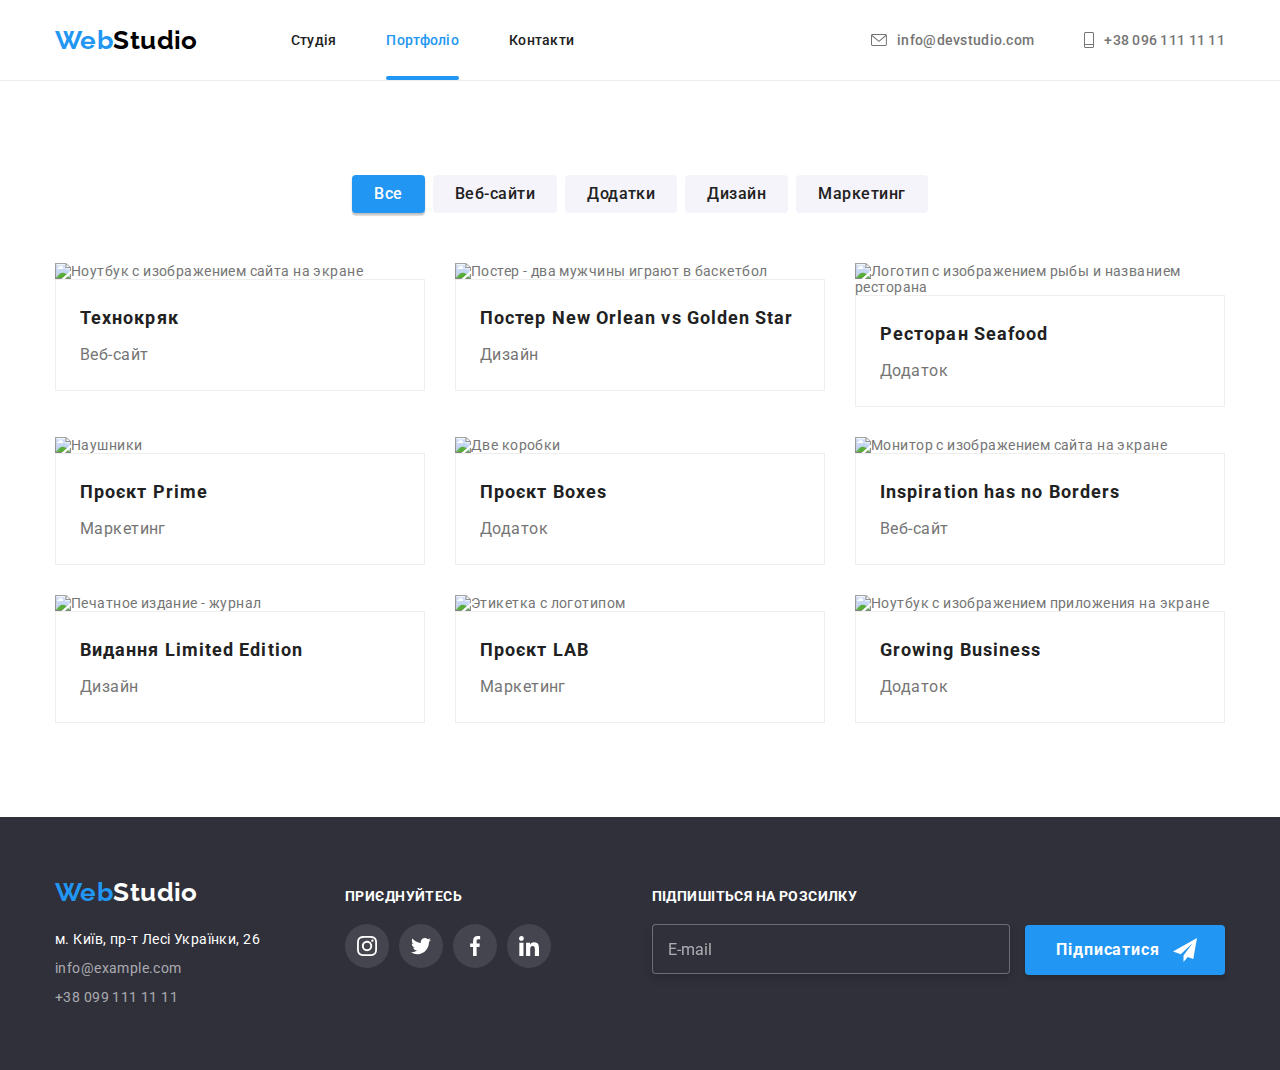
==== commit d041acae: "добавляет мобильную верстку" ====
--- a/portfolio.html
+++ b/portfolio.html
@@ -21,41 +21,47 @@
   <body>
     <!--Шапка сайту-->
 
-    <header class="header_portfolio_border">
+    <header class="header header__portfolio_border">
       <div class="container nav">
         <nav class="header-nav">
-          <a class="logo header_logo link" href="./index.html" lang="en">
-            <span class="logo_part">Web</span>Studio</a
+          <a class="logo header__logo link" href="./index.html" lang="en">
+            <span class="logo__part">Web</span>Studio</a
           >
-          <ul class="header-nav_list list">
-            <li class="header-nav_item">
-              <a class="header_nav-link link" href="./index.html">Студія</a>
-            </li>
-            <li class="header-nav_item">
-              <a class="header_nav-link link current" href="./portfolio.html"
+          <ul class="header-nav__list list">
+            <li class="header-nav__item">
+              <a class="header__nav-link link" href="./index.html">Студія</a>
+            </li>
+            <li class="header-nav__item">
+              <a class="header__nav-link link current" href="./portfolio.html"
                 >Портфоліо</a
               >
             </li>
-            <li class="header-nav_item">
-              <a class="header_nav-link link" href="">Контакти</a>
+            <li class="header-nav__item">
+              <a class="header__nav-link link" href="">Контакти</a>
             </li>
           </ul>
         </nav>
 
-        <ul class="header-nav_contacts-list list">
-          <li class="header-nav_contacts-item">
+        <button class="mobile-menu-open" type="button">
+          <svg class="mobile-menu-open__icon" width="40" height="40">
+            <use href="./images/svg/sprite.svg#icon-menu-mobile"></use>
+          </svg>
+        </button>
+
+        <ul class="header-nav__contacts-list list">
+          <li class="header-nav__contacts-item">
             <a
-              class="header_contacts-link link"
+              class="header__contacts-link link"
               href="mailto:info@devstudio.com"
-              ><svg class="header_email-icon">
+              ><svg class="header__email-icon">
                 <use href="./images/svg/sprite.svg#icon-h-mail"></use>
               </svg>
               <div>info@devstudio.com</div>
             </a>
           </li>
-          <li class="header-nav_contacts-item">
-            <a class="header_contacts-link link" href="tel:+380961111111"
-              ><svg class="header_phone-icon">
+          <li class="header-nav__contacts-item">
+            <a class="header__contacts-link link" href="tel:+380961111111"
+              ><svg class="header__phone-icon">
                 <use href="./images/svg/sprite.svg#icon-h-tel"></use>
               </svg>
               <div>+38 096 111 11 11</div></a
@@ -73,249 +79,503 @@
 
           <h1 class="visually_hidden">Портфоліо</h1>
 
-          <ul class="portfolio_list list">
-            <li class="portfolio_item">
+          <ul class="portfolio__list list">
+            <li class="portfolio__item">
               <button class="button secondary active" type="button">Все</button>
             </li>
-            <li class="portfolio_item">
+            <li class="portfolio__item">
               <button class="button secondary" type="button">Веб-сайти</button>
             </li>
-            <li class="portfolio_item">
+            <li class="portfolio__item">
               <button class="button secondary" type="button">
-                <svg class="modal_x" width="18" height="18">
+                <svg class="modal__btn-svg" width="18" height="18">
                   <use href="./images/svg/x.svg"></use></svg
                 >Додатки
               </button>
             </li>
-            <li class="portfolio_item">
+            <li class="portfolio__item">
               <button class="button secondary" type="button">Дизайн</button>
             </li>
-            <li class="portfolio_item">
+            <li class="portfolio__item">
               <button class="button secondary" type="button">Маркетинг</button>
             </li>
           </ul>
 
           <!--Опис-->
 
-          <ul class="description_list list">
-            <li class="description_item">
-              <a class="description_link link" href="">
-                <div class="description_tumb">
-                  <img
-                    class="description-img"
-                    src="./images/portfolio/tehno.jpg"
-                    alt="Ноутбук с изображением сайта на экране"
-                    width="370"
-                    height="292"
-                  />
-                  <p class="description_tumb-text">
-                    Ресурс пропонує комплексні пропозиції з різним рівнем
-                    функціоналу та сервісів. Все це дозволить відвідувачу
-                    отримати вичерпні відомості про компанію чи приватну особу.
-                  </p>
-                </div>
-
-                <div class="description_border">
-                  <h3 class="description_title">Технокряк</h3>
-                  <p class="description_text">Веб-сайт</p>
-                </div>
-              </a>
-            </li>
-            <li class="description_item">
-              <a class="description_link link" href="">
-                <div class="description_tumb">
-                  <img
-                    class="description-img"
-                    src="./images/portfolio/poster.jpg"
-                    alt="Постер - два мужчины играют в баскетбол"
-                    width="370"
-                    height="292"
-                  />
-                  <p class="description_tumb-text">
-                    Ресурс пропонує комплексні пропозиції з різним рівнем
-                    функціоналу та сервісів. Все це дозволить відвідувачу
-                    отримати вичерпні відомості про компанію чи приватну особу.
-                  </p>
-                </div>
-
-                <div class="description_border">
-                  <h3 class="description_title">
+          <ul class="description__list list">
+            <li class="description__item">
+              <a class="description__link link" href="">
+                <div class="description__tumb">
+                  <picture>
+                    <source
+                      srcset="
+                        ./images/portfolio/tehno.jpg   1x,
+                        ./images/portfolio/tehno2x.jpg 2x
+                      "
+                      media="(min-width: 1200px)"
+                      width="370"
+                      hight="292"
+                    />
+                    <source
+                      srcset="
+                        ./images/portfolio/tehno-tablet.jpg   1x,
+                        ./images/portfolio/tehno-tablet2x.jpg 2x
+                      "
+                      media="(min-width: 768px)"
+                      width="354"
+                      hight="294"
+                    />
+                    <source
+                      srcset="
+                        ./images/portfolio/tehno-mobil.jpg   1x,
+                        ./images/portfolio/tehno-mobil2x.jpg 2x
+                      "
+                      media="(min-width: 320px)"
+                      width="450"
+                      hight="294"
+                    />
+                    <img
+                      class="description-img"
+                      src="./images/portfolio/tehno.jpg"
+                      alt="Ноутбук с изображением сайта на экране"
+                    />
+                  </picture>
+
+                  <p class="description__tumb-text">
+                    Ресурс пропонує комплексні пропозиції з різним рівнем
+                    функціоналу та сервісів. Все це дозволить відвідувачу
+                    отримати вичерпні відомості про компанію чи приватну особу.
+                  </p>
+                </div>
+
+                <div
+                  class="description__border description__border_size-first-element"
+                >
+                  <h3 class="description__title">Технокряк</h3>
+                  <p class="description__text">Веб-сайт</p>
+                </div>
+              </a>
+            </li>
+            <li class="description__item">
+              <a class="description__link link" href="">
+                <div class="description__tumb">
+                  <picture>
+                    <source
+                      srcset="
+                        ./images/portfolio/poster.jpg   1x,
+                        ./images/portfolio/poster2x.jpg 2x
+                      "
+                      media="(min-width: 1200px)"
+                      width="370"
+                      hight="292"
+                    />
+                    <source
+                      srcset="
+                        ./images/portfolio/poster-tablet.jpg   1x,
+                        ./images/portfolio/poster-tablet2x.jpg 2x
+                      "
+                      media="(min-width: 768px)"
+                      width="354"
+                      hight="294"
+                    />
+                    <source
+                      srcset="
+                        ./images/portfolio/poster-mobil.jpg   1x,
+                        ./images/portfolio/poster-mobil2x.jpg 2x
+                      "
+                      media="(min-width: 320px)"
+                      width="450"
+                      hight="294"
+                    />
+                    <img
+                      class="description-img"
+                      src="./images/portfolio/poster.jpg"
+                      alt="Постер - два мужчины играют в баскетбол"
+                    />
+                  </picture>
+
+                  <p class="description__tumb-text">
+                    Ресурс пропонує комплексні пропозиції з різним рівнем
+                    функціоналу та сервісів. Все це дозволить відвідувачу
+                    отримати вичерпні відомості про компанію чи приватну особу.
+                  </p>
+                </div>
+
+                <div class="description__border">
+                  <h3 class="description__title">
                     Постер <span lang="en">New Orlean vs Golden Star</span>
                   </h3>
-                  <p class="description_text">Дизайн</p>
-                </div>
-              </a>
-            </li>
-            <li class="description_item">
-              <a class="description_link link" href="">
-                <div class="description_tumb">
-                  <img
-                    class="description-img"
-                    src="./images/portfolio/seafood.jpg"
-                    alt="Логотип с изображением рыбы и названием ресторана"
-                    width="370"
-                    height="292"
-                  />
-                  <p class="description_tumb-text">
-                    Ресурс пропонує комплексні пропозиції з різним рівнем
-                    функціоналу та сервісів. Все це дозволить відвідувачу
-                    отримати вичерпні відомості про компанію чи приватну особу.
-                  </p>
-                </div>
-
-                <div class="description_border">
-                  <h3 class="description_title">
+                  <p class="description__text">Дизайн</p>
+                </div>
+              </a>
+            </li>
+            <li class="description__item">
+              <a class="description__link link" href="">
+                <div class="description__tumb">
+                  <picture>
+                    <source
+                      srcset="
+                        ./images/portfolio/seafood.jpg   1x,
+                        ./images/portfolio/seafood2x.jpg 2x
+                      "
+                      media="(min-width: 1200px)"
+                      width="370"
+                      hight="292"
+                    />
+                    <source
+                      srcset="
+                        ./images/portfolio/seafood-tablet.jpg   1x,
+                        ./images/portfolio/seafood-tablet2x.jpg 2x
+                      "
+                      media="(min-width: 768px)"
+                      width="354"
+                      hight="294"
+                    />
+                    <source
+                      srcset="
+                        ./images/portfolio/seafood-mobil.jpg   1x,
+                        ./images/portfolio/seafood-mobil2x.jpg 2x
+                      "
+                      media="(min-width: 320px)"
+                      width="450"
+                      hight="294"
+                    />
+                    <img
+                      class="description-img"
+                      src="./images/portfolio/seafood.jpg"
+                      alt="Логотип с изображением рыбы и названием ресторана"
+                    />
+                  </picture>
+
+                  <p class="description__tumb-text">
+                    Ресурс пропонує комплексні пропозиції з різним рівнем
+                    функціоналу та сервісів. Все це дозволить відвідувачу
+                    отримати вичерпні відомості про компанію чи приватну особу.
+                  </p>
+                </div>
+
+                <div class="description__border">
+                  <h3 class="description__title">
                     Ресторан <span lang="en">Seafood</span>
                   </h3>
-                  <p class="description_text">Додаток</p>
-                </div>
-              </a>
-            </li>
-            <li class="description_item">
-              <a class="description_link link" href="">
-                <div class="description_tumb">
-                  <img
-                    class="description-img"
-                    src="./images/portfolio/prime.jpg"
-                    alt="Наушники"
-                    width="370"
-                    height="292"
-                  />
-                  <p class="description_tumb-text">
-                    Ресурс пропонує комплексні пропозиції з різним рівнем
-                    функціоналу та сервісів. Все це дозволить відвідувачу
-                    отримати вичерпні відомості про компанію чи приватну особу.
-                  </p>
-                </div>
-
-                <div class="description_border">
-                  <h3 class="description_title">
+                  <p class="description__text">Додаток</p>
+                </div>
+              </a>
+            </li>
+            <li class="description__item">
+              <a class="description__link link" href="">
+                <div class="description__tumb">
+                  <picture>
+                    <source
+                      srcset="
+                        ./images/portfolio/prime.jpg   1x,
+                        ./images/portfolio/prime2x.jpg 2x
+                      "
+                      media="(min-width: 1200px)"
+                      width="370"
+                      hight="292"
+                    />
+                    <source
+                      srcset="
+                        ./images/portfolio/prime-tablet.jpg   1x,
+                        ./images/portfolio/prime-tablet2x.jpg 2x
+                      "
+                      media="(min-width: 768px)"
+                      width="354"
+                      hight="294"
+                    />
+                    <source
+                      srcset="
+                        ./images/portfolio/prime-mobil.jpg   1x,
+                        ./images/portfolio/prime-mobil2x.jpg 2x
+                      "
+                      media="(min-width: 320px)"
+                      width="450"
+                      hight="294"
+                    />
+                    <img
+                      class="description-img"
+                      src="./images/portfolio/prime.jpg"
+                      alt="Наушники"
+                    />
+                  </picture>
+
+                  <p class="description__tumb-text">
+                    Ресурс пропонує комплексні пропозиції з різним рівнем
+                    функціоналу та сервісів. Все це дозволить відвідувачу
+                    отримати вичерпні відомості про компанію чи приватну особу.
+                  </p>
+                </div>
+
+                <div class="description__border">
+                  <h3 class="description__title">
                     Проєкт <span lang="en">Prime</span>
                   </h3>
-                  <p class="description_text">Маркетинг</p>
-                </div>
-              </a>
-            </li>
-            <li class="description_item">
-              <a class="description_link link" href="">
-                <div class="description_tumb">
-                  <img
-                    class="description-img"
-                    src="./images/portfolio/boxes.jpg"
-                    alt="Две коробки"
-                    width="370"
-                    height="292"
-                  />
-                  <p class="description_tumb-text">
-                    Ресурс пропонує комплексні пропозиції з різним рівнем
-                    функціоналу та сервісів. Все це дозволить відвідувачу
-                    отримати вичерпні відомості про компанію чи приватну особу.
-                  </p>
-                </div>
-
-                <div class="description_border">
-                  <h3 class="description_title">
+                  <p class="description__text">Маркетинг</p>
+                </div>
+              </a>
+            </li>
+            <li class="description__item">
+              <a class="description__link link" href="">
+                <div class="description__tumb">
+                  <picture>
+                    <source
+                      srcset="
+                        ./images/portfolio/boxes.jpg   1x,
+                        ./images/portfolio/boxes2x.jpg 2x
+                      "
+                      media="(min-width: 1200px)"
+                      width="370"
+                      hight="292"
+                    />
+                    <source
+                      srcset="
+                        ./images/portfolio/boxes-tablet.jpg   1x,
+                        ./images/portfolio/boxes-tablet2x.jpg 2x
+                      "
+                      media="(min-width: 768px)"
+                      width="354"
+                      hight="294"
+                    />
+                    <source
+                      srcset="
+                        ./images/portfolio/boxes-mobil.jpg   1x,
+                        ./images/portfolio/boxes-mobil2x.jpg 2x
+                      "
+                      media="(min-width: 320px)"
+                      width="450"
+                      hight="294"
+                    />
+                    <img
+                      class="description-img"
+                      src="./images/portfolio/boxes.jpg"
+                      alt="Две коробки"
+                    />
+                  </picture>
+
+                  <p class="description__tumb-text">
+                    Ресурс пропонує комплексні пропозиції з різним рівнем
+                    функціоналу та сервісів. Все це дозволить відвідувачу
+                    отримати вичерпні відомості про компанію чи приватну особу.
+                  </p>
+                </div>
+
+                <div class="description__border">
+                  <h3 class="description__title">
                     Проєкт <span lang="en">Boxes</span>
                   </h3>
-                  <p class="description_text">Додаток</p>
-                </div>
-              </a>
-            </li>
-            <li class="description_item">
-              <a class="description_link link" href="">
-                <div class="description_tumb">
-                  <img
-                    class="description-img"
-                    src="./images/portfolio/inspiration.jpg"
-                    alt="Монитор с изображением сайта на экране"
-                    width="370"
-                    height="292"
-                  />
-                  <p class="description_tumb-text">
-                    Ресурс пропонує комплексні пропозиції з різним рівнем
-                    функціоналу та сервісів. Все це дозволить відвідувачу
-                    отримати вичерпні відомості про компанію чи приватну особу.
-                  </p>
-                </div>
-
-                <div class="description_border">
-                  <h3 class="description_title" lang="en">
+                  <p class="description__text">Додаток</p>
+                </div>
+              </a>
+            </li>
+            <li class="description__item">
+              <a class="description__link link" href="">
+                <div class="description__tumb">
+                  <picture>
+                    <source
+                      srcset="
+                        ./images/portfolio/inspiration.jpg   1x,
+                        ./images/portfolio/inspiration2x.jpg 2x
+                      "
+                      media="(min-width: 1200px)"
+                      width="370"
+                      hight="292"
+                    />
+                    <source
+                      srcset="
+                        ./images/portfolio/inspiration-tablet.jpg   1x,
+                        ./images/portfolio/inspiration-tablet2x.jpg 2x
+                      "
+                      media="(min-width: 768px)"
+                      width="354"
+                      hight="294"
+                    />
+                    <source
+                      srcset="
+                        ./images/portfolio/inspiration-mobil.jpg   1x,
+                        ./images/portfolio/inspiration-mobil2x.jpg 2x
+                      "
+                      media="(min-width: 320px)"
+                      width="450"
+                      hight="294"
+                    />
+                    <img
+                      class="description-img"
+                      src="./images/portfolio/inspiration.jpg"
+                      alt="Монитор с изображением сайта на экране"
+                    />
+                  </picture>
+
+                  <p class="description__tumb-text">
+                    Ресурс пропонує комплексні пропозиції з різним рівнем
+                    функціоналу та сервісів. Все це дозволить відвідувачу
+                    отримати вичерпні відомості про компанію чи приватну особу.
+                  </p>
+                </div>
+
+                <div class="description__border">
+                  <h3 class="description__title" lang="en">
                     Inspiration has no Borders
                   </h3>
-                  <p class="description_text">Веб-сайт</p>
-                </div>
-              </a>
-            </li>
-            <li class="description_item">
-              <a class="description_link link" href="">
-                <div class="description_tumb">
-                  <img
-                    class="description-img"
-                    src="./images/portfolio/limited.jpg"
-                    alt="Печатное издание - журнал"
-                    width="370"
-                    height="292"
-                  />
-                  <p class="description_tumb-text">
-                    Ресурс пропонує комплексні пропозиції з різним рівнем
-                    функціоналу та сервісів. Все це дозволить відвідувачу
-                    отримати вичерпні відомості про компанію чи приватну особу.
-                  </p>
-                </div>
-
-                <div class="description_border">
-                  <h3 class="description_title">
+                  <p class="description__text">Веб-сайт</p>
+                </div>
+              </a>
+            </li>
+            <li class="description__item">
+              <a class="description__link link" href="">
+                <div class="description__tumb">
+                  <picture>
+                    <source
+                      srcset="
+                        ./images/portfolio/limited.jpg     1x,
+                        ./images/portfolio/limited2x.jpg2x
+                      "
+                      media="(min-width: 1200px)"
+                      width="370"
+                      hight="292"
+                    />
+                    <source
+                      srcset="
+                        ./images/portfolio/limited-tablet.jpg   1x,
+                        ./images/portfolio/limited-tablet2x.jpg 2x
+                      "
+                      media="(min-width: 768px)"
+                      width="354"
+                      hight="294"
+                    />
+                    <source
+                      srcset="
+                        ./images/portfolio/limited-mobil.jpg   1x,
+                        ./images/portfolio/limited-mobil2x.jpg 2x
+                      "
+                      media="(min-width: 320px)"
+                      width="450"
+                      hight="294"
+                    />
+                    <img
+                      class="description-img"
+                      src="./images/portfolio/limited.jpg"
+                      alt="Печатное издание - журнал"
+                    />
+                  </picture>
+
+                  <p class="description__tumb-text">
+                    Ресурс пропонує комплексні пропозиції з різним рівнем
+                    функціоналу та сервісів. Все це дозволить відвідувачу
+                    отримати вичерпні відомості про компанію чи приватну особу.
+                  </p>
+                </div>
+
+                <div class="description__border">
+                  <h3 class="description__title">
                     Видання <span lang="en">Limited Edition</span>
                   </h3>
-                  <p class="description_text">Дизайн</p>
-                </div>
-              </a>
-            </li>
-            <li class="description_item">
-              <a class="description_link link" href="">
-                <div class="description_tumb">
-                  <img
-                    class="description-img"
-                    src="./images/portfolio/lab.jpg"
-                    alt="Этикетка с логотипом"
-                    width="370"
-                    height="292"
-                  />
-                  <p class="description_tumb-text">
-                    Ресурс пропонує комплексні пропозиції з різним рівнем
-                    функціоналу та сервісів. Все це дозволить відвідувачу
-                    отримати вичерпні відомості про компанію чи приватну особу.
-                  </p>
-                </div>
-
-                <div class="description_border">
-                  <h3 class="description_title">
+                  <p class="description__text">Дизайн</p>
+                </div>
+              </a>
+            </li>
+            <li class="description__item">
+              <a class="description__link link" href="">
+                <div class="description__tumb">
+                  <picture>
+                    <source
+                      srcset="
+                        ./images/portfolio/lab.jpg   1x,
+                        ./images/portfolio/lab2x.jpg 2x
+                      "
+                      media="(min-width: 1200px)"
+                      width="370"
+                      hight="292"
+                    />
+                    <source
+                      srcset="
+                        ./images/portfolio/lab-tablet.jpg   1x,
+                        ./images/portfolio/lab-tablet2x.jpg 2x
+                      "
+                      media="(min-width: 768px)"
+                      width="354"
+                      hight="294"
+                    />
+                    <source
+                      srcset="
+                        ./images/portfolio/lab-mobil.jpg   1x,
+                        ./images/portfolio/lab-mobil2x.jpg 2x
+                      "
+                      media="(min-width: 320px)"
+                      width="450"
+                      hight="294"
+                    />
+                    <img
+                      class="description-img"
+                      src="./images/portfolio/lab.jpg"
+                      alt="Этикетка с логотипом"
+                    />
+                  </picture>
+
+                  <p class="description__tumb-text">
+                    Ресурс пропонує комплексні пропозиції з різним рівнем
+                    функціоналу та сервісів. Все це дозволить відвідувачу
+                    отримати вичерпні відомості про компанію чи приватну особу.
+                  </p>
+                </div>
+
+                <div class="description__border">
+                  <h3 class="description__title">
                     Проєкт <span lang="en">LAB</span>
                   </h3>
-                  <p class="description_text">Маркетинг</p>
-                </div>
-              </a>
-            </li>
-            <li class="description_item">
-              <a class="description_link link" href="">
-                <div class="description_tumb">
-                  <img
-                    class="description-img"
-                    src="./images/portfolio/business.jpg"
-                    alt="Ноутбук с изображением приложения на экране"
-                    width="370"
-                    height="292"
-                  />
-                  <p class="description_tumb-text">
-                    Ресурс пропонує комплексні пропозиції з різним рівнем
-                    функціоналу та сервісів. Все це дозволить відвідувачу
-                    отримати вичерпні відомості про компанію чи приватну особу.
-                  </p>
-                </div>
-
-                <div class="description_border">
-                  <h3 class="description_title" lang="en">Growing Business</h3>
-                  <p class="description_text">Додаток</p>
+                  <p class="description__text">Маркетинг</p>
+                </div>
+              </a>
+            </li>
+            <li class="description__item">
+              <a class="description__link link" href="">
+                <div class="description__tumb">
+                  <picture>
+                    <source
+                      srcset="
+                        ./images/portfolio/business.jpg   1x,
+                        ./images/portfolio/business2x.jpg 2x
+                      "
+                      media="(min-width: 1200px)"
+                      width="370"
+                      hight="292"
+                    />
+                    <source
+                      srcset="
+                        ./images/portfolio/business-tablet.jpg   1x,
+                        ./images/portfolio/business-tablet2x.jpg 2x
+                      "
+                      media="(min-width: 768px)"
+                      width="354"
+                      hight="294"
+                    />
+                    <source
+                      srcset="
+                        ./images/portfolio/business-mobil.jpg   1x,
+                        ./images/portfolio/business-mobil2x.jpg 2x
+                      "
+                      media="(min-width: 320px)"
+                      width="450"
+                      hight="294"
+                    />
+                    <img
+                      class="description-img"
+                      src="./images/portfolio/business.jpg"
+                      alt="Ноутбук с изображением приложения на экране"
+                    />
+                  </picture>
+
+                  <p class="description__tumb-text">
+                    Ресурс пропонує комплексні пропозиції з різним рівнем
+                    функціоналу та сервісів. Все це дозволить відвідувачу
+                    отримати вичерпні відомості про компанію чи приватну особу.
+                  </p>
+                </div>
+
+                <div class="description__border">
+                  <h3 class="description__title" lang="en">Growing Business</h3>
+                  <p class="description__text">Додаток</p>
                 </div>
               </a>
             </li>
@@ -328,78 +588,89 @@
 
     <footer class="footer">
       <div class="container">
-        <div class="footer_box">
-          <div class="logo-address">
-            <a class="logo footer_logo link" href="./index.html" lang="en"
-              ><span class="logo_part" lang="en">Web</span>Studio</a
-            >
-
-            <address class="address">
-              <ul class="footer-list list">
-                <li class="footer_item">
-                  <a
-                    class="footer_address-link link"
-                    href="https://goo.gl/maps/piqngm7oDQpEDh6u6"
-                    target="_blank"
-                    rel="noopener nofollow noreferrer"
-                    >м. Київ, пр-т Лесі Українки, 26</a
-                  >
+        <div class="footer__box">
+          <div class="footer__tablet-box">
+            <div class="logo-address">
+              <a class="logo footer__logo link" href="./index.html" lang="en"
+                ><span class="logo__part" lang="en">Web</span>Studio</a
+              >
+
+              <address class="address">
+                <ul class="footer-list list">
+                  <li class="footer__item">
+                    <a
+                      class="footer__address-link link"
+                      href="https://goo.gl/maps/piqngm7oDQpEDh6u6"
+                      target="_blank"
+                      rel="noopener nofollow noreferrer"
+                      >м. Київ, пр-т Лесі Українки, 26</a
+                    >
+                  </li>
+                  <li class="footer__item">
+                    <a
+                      class="footer__contacts-link info link"
+                      href="mailto:info@example.com"
+                      >info@example.com</a
+                    >
+                  </li>
+                  <li class="footer__item">
+                    <a
+                      class="footer__contacts-link link"
+                      href="tel:+380991111111"
+                      >+38 099 111 11 11</a
+                    >
+                  </li>
+                </ul>
+              </address>
+            </div>
+            <div class="footer__icon">
+              <p class="footer__text">приєднуйтесь</p>
+
+              <ul class="footer__icon-list list">
+                <li class="footer__icon-item">
+                  <a class="footer__link-sn-icon link" href="">
+                    <svg class="sn-icon" width="20" height="20">
+                      <use
+                        href="./images/svg/sprite.svg#icon-sn-instagram"
+                      ></use>
+                    </svg>
+                  </a>
                 </li>
-                <li class="footer_item">
-                  <a
-                    class="footer_contacts-link info link"
-                    href="mailto:info@example.com"
-                    >info@example.com</a
-                  >
+                <li class="footer__icon-item">
+                  <a class="footer__link-sn-icon link" href="">
+                    <svg class="sn-icon" width="20" height="20">
+                      <use href="./images/svg/sprite.svg#icon-sn-twitter"></use>
+                    </svg>
+                  </a>
                 </li>
-                <li class="footer_item">
-                  <a class="footer_contacts-link link" href="tel:+380991111111"
-                    >+38 099 111 11 11</a
-                  >
+                <li class="footer__icon-item">
+                  <a class="footer__link-sn-icon link" href="">
+                    <svg class="sn-icon" width="20" height="20">
+                      <use
+                        href="./images/svg/sprite.svg#icon-sn-facebook"
+                      ></use>
+                    </svg>
+                  </a>
+                </li>
+                <li class="footer__icon-item">
+                  <a class="footer__link-sn-icon link" href="">
+                    <svg class="sn-icon" width="20" height="20">
+                      <use
+                        href="./images/svg/sprite.svg#icon-sn-linkedin"
+                      ></use>
+                    </svg>
+                  </a>
                 </li>
               </ul>
-            </address>
+            </div>
           </div>
-          <div class="footer_icon">
-            <p class="footer_text">приєднуйтесь</p>
-
-            <ul class="footer_icon-list list">
-              <li class="footer_icon-item">
-                <a class="footer_link-sn-icon link" href="">
-                  <svg class="sn-icon" width="20" height="20">
-                    <use href="./images/svg/sprite.svg#icon-sn-instagram"></use>
-                  </svg>
-                </a>
-              </li>
-              <li class="footer_icon-item">
-                <a class="footer_link-sn-icon link" href="">
-                  <svg class="sn-icon" width="20" height="20">
-                    <use href="./images/svg/sprite.svg#icon-sn-twitter"></use>
-                  </svg>
-                </a>
-              </li>
-              <li class="footer_icon-item">
-                <a class="footer_link-sn-icon link" href="">
-                  <svg class="sn-icon" width="20" height="20">
-                    <use href="./images/svg/sprite.svg#icon-sn-facebook"></use>
-                  </svg>
-                </a>
-              </li>
-              <li class="footer_icon-item">
-                <a class="footer_link-sn-icon link" href="">
-                  <svg class="sn-icon" width="20" height="20">
-                    <use href="./images/svg/sprite.svg#icon-sn-linkedin"></use>
-                  </svg>
-                </a>
-              </li>
-            </ul>
-          </div>
-          <form class="footer_subscription" name="footer_subscription">
-            <p class="footer_text">Підпишіться на розсилку</p>
+
+          <form class="footer__subscription" name="footer__subscription">
+            <p class="footer__text">Підпишіться на розсилку</p>
 
             <label for="email">
               <input
-                class="footer_substription-email"
+                class="footer__substription-email"
                 type="email"
                 name="email"
                 placeholder="E-mail"
@@ -410,7 +681,7 @@
 
             <button class="button primary icon" type="submit">
               Підписатися
-              <svg class="button_icon-send" width="24" height="24">
+              <svg class="button__icon-send" width="24" height="24">
                 <use href="./images/svg/sprite.svg#icon-send"></use>
               </svg>
             </button>
--- a/CSS/main.css
+++ b/CSS/main.css
@@ -87,19 +87,38 @@
 }
 
 .section {
-  padding-top: 94px;
-  padding-bottom: 94px;
-}
-
+  padding-top: 60px;
+  padding-bottom: 60px;
+}
+
+@media screen and (min-width: 1200px) {
+  .section {
+    padding-top: 94px;
+    padding-bottom: 94px;
+  }
+}
 .container {
-  width: 1200px;
   padding-left: 15px;
   padding-right: 15px;
-  margin-left: auto;
-  margin-right: auto;
-  /* outline: 2px solid coral; */
-}
-
+}
+
+@media screen and (min-width: 480px) {
+  .container {
+    width: 480px;
+    margin-left: auto;
+    margin-right: auto;
+  }
+}
+@media screen and (min-width: 768px) {
+  .container {
+    width: 768px;
+  }
+}
+@media screen and (min-width: 1200px) {
+  .container {
+    width: 1200px;
+  }
+}
 .button {
   border: 0px;
   cursor: pointer;
@@ -108,7 +127,7 @@
   border-radius: 4px;
 }
 .button.primary {
-  padding: 10px 32px;
+  padding: 10px 24px;
   min-width: 200px;
   color: var(--primari-white-color);
   background-color: var(--accent-color);
@@ -145,60 +164,72 @@
 .button.icon {
   position: relative;
   padding: 10px 62px 10px 28px;
-  margin-left: 12px;
-}
-
-.button_icon-send {
+}
+
+@media screen and (min-width: 1200px) {
+  .button.primary {
+    padding: 10px 32px;
+  }
+  .button.icon {
+    padding: 10px 62px 10px 28px;
+    margin-left: 12px;
+  }
+}
+.button__icon-send {
   position: absolute;
   right: 28px;
   bottom: 13px;
 }
 
-.form_button {
+.button-form {
   padding: 10px 52px;
   width: 200px;
 }
 
-/* .button.icon::after {
-    position: absolute;
-    right: 28px;
-    bottom: 13px;
-    content: "";
-    display: block;
-    width: 24px;
-    height: 24px;
-
-    background-image: url(../images/bg/icon\ send.svg);
-} */
 .section-title {
   color: var(--title-text-color);
+  text-align: center;
   font-weight: 700;
-  font-size: 36px;
-  line-height: 1.1666666667;
-  text-align: center;
+  font-size: 28px;
+  line-height: 1.1785714286;
+}
+@media screen and (min-width: 1200px) {
+  .section-title {
+    font-weight: 700;
+    font-size: 36px;
+    line-height: 1.1666666667;
+  }
 }
 
 .logo {
   font-family: Raleway, sans-serif;
   font-weight: 700;
-  font-size: 26px;
-  line-height: 1.1923076923;
-}
-
-.logo_part {
+  font-size: 24px;
+  line-height: 1.1666666667;
+}
+
+.logo__part {
   color: var(--accent-color);
 }
 
-.header_logo {
+.header__logo {
   color: #000000;
 }
 
-.footer_logo {
+.footer__logo {
   display: block;
   margin-bottom: 20px;
   color: var(--primari-white-color);
 }
 
+@media screen and (min-width: 1200px) {
+  .logo {
+    font-family: Raleway, sans-serif;
+    font-weight: 700;
+    font-size: 26px;
+    line-height: 1.1923076923;
+  }
+}
 .backdrop {
   position: fixed;
   top: 0;
@@ -216,22 +247,30 @@
 }
 
 .modal {
+  width: 92%;
+}
+
+@media screen and (min-width: 480px) and (max-width: 1199px) {
+  .modal {
+    width: 450px;
+    height: 609px;
+  }
+}
+.modal {
   position: absolute;
   top: 50%;
   left: 50%;
   transform: translate(-50%, -50%);
-  min-height: 581px;
-  min-width: 528px;
   padding: 40px;
   background-color: var(--primari-white-color);
   box-shadow: 0px 1px 3px rgba(0, 0, 0, 0.12), 0px 1px 1px rgba(0, 0, 0, 0.14), 0px 2px 1px rgba(0, 0, 0, 0.2);
   border-radius: 4px;
 }
 
-.modal_close-button {
+.modal__close-button {
   position: absolute;
-  top: 10px;
-  right: 10px;
+  top: 8px;
+  right: 8px;
   display: flex;
   align-items: center;
   justify-content: center;
@@ -244,23 +283,41 @@
   transition: border-color 250ms var(--time-function);
 }
 
-.modal_x {
+.modal__btn-svg {
   position: absolute;
   transition: fill 250ms var(--time-function);
 }
-.modal_close-button:hover .modal_x, .modal_close-button:focus .modal_x {
+.modal__close-button:hover .modal__btn-svg, .modal__close-button:focus .modal__btn-svg {
   fill: var(--accent-color);
 }
 
-/* .modal_close-button:hover, 
-.modal_close-button:focus {
-    border-color: var(--accent-color);
-} */
-.backdrop-form_text {
+@media screen and (min-width: 1200px) {
+  .modal {
+    height: 581px;
+    width: 528px;
+  }
+  .modal__close-button {
+    top: 10px;
+    right: 10px;
+  }
+}
+.modal__close-button:hover,
+.modal__close-button:focus {
+  border-color: var(--accent-color);
+}
+
+@media screen and (max-width: 479px) {
+  .backdrop-form__form-field.backdrop-form__agreement {
+    max-width: 220px;
+    margin-left: auto;
+    margin-right: auto;
+  }
+}
+.backdrop-form__text {
   margin-bottom: 12px;
   font-weight: 700;
   font-size: 20px;
-  line-height: 1.15;
+  line-height: 1.5;
   text-align: center;
   color: var(--title-text-color);
 }
@@ -274,10 +331,10 @@
   letter-spacing: 0.01em;
   color: var(--primary-text-color);
 }
-.backdrop-form label[for=agreement] {
+.backdrop-form label[for=backdrop-form__agreement] {
   font-weight: 400;
-  font-size: 14px;
-  line-height: 1.7142857143;
+  font-size: 12px;
+  line-height: 1.1666666667;
   color: var(--primary-text-color);
 }
 .backdrop-form input[type=checkbox] {
@@ -301,22 +358,23 @@
   margin-right: auto;
 }
 
-.backdrop-form input:focus + .backdrop-form_icon-holder {
+.backdrop-form input:focus + .backdrop-form__icon-holder {
   fill: var(--accent-color);
 }
 
-.backdrop-form_form-field {
+.backdrop-form__form-field {
   display: block;
   margin-bottom: 10px;
 }
 
-.comment_box {
+.backdrop-form__comment-box {
   margin-bottom: 20px;
 }
 
-.backdrop-form_comment {
+.backdrop-form__comment {
   resize: none;
   display: block;
+  margin-bottom: 20px;
   width: 100%;
   height: 120px;
   padding: 12px 16px;
@@ -324,24 +382,24 @@
   border-radius: 4px;
   transition: border 250ms var(--time-function);
 }
-.backdrop-form_comment::placeholder {
+.backdrop-form__comment::placeholder {
   font-weight: 400;
   font-size: 12px;
   line-height: 1.1666666667;
   letter-spacing: 0.01em;
   color: rgba(117, 117, 117, 0.5);
 }
-.backdrop-form_comment:focus {
+.backdrop-form__comment:focus {
   outline: none;
   border: 1px solid var(--accent-color);
 }
 
-.backdrop-form_icon-box {
+.backdrop-form__icon-box {
   position: relative;
   margin-bottom: 10px;
 }
 
-.backdrop-form_icon-holder {
+.backdrop-form__icon-holder {
   position: absolute;
   display: block;
   left: 12px;
@@ -350,39 +408,36 @@
   transition: fill 250ms var(--time-function);
 }
 
-.form-link {
+.backdrop-form__form-link {
   color: var(--accent-color);
   display: inline-block;
   transition: border 250ms var(--time-function);
   transition: border-radius 250ms var(--time-function);
 }
-.form-link:focus {
+.backdrop-form__form-link:focus {
   outline: none;
   border: 1px solid var(--accent-color);
   border-radius: 4px;
 }
 
-.agreement label {
+.backdrop-form__agreement label {
   margin: 0;
 }
 
-.backdrop-form_form-field.agreement {
+.backdrop-form__form-field.backdrop-form__agreement {
   position: relative;
-  display: flex;
-  flex-direction: row;
-  justify-content: center;
-  gap: 8px;
   margin-bottom: 30px;
-}
-.backdrop-form_form-field.agreement input {
+  text-align: center;
+}
+.backdrop-form__form-field.backdrop-form__agreement input {
   height: 15px;
   width: 16px;
 }
-.backdrop-form_form-field.agreement label::before {
+.backdrop-form__form-field.backdrop-form__agreement label::before {
   position: absolute;
   content: "";
   display: inline-block;
-  left: 16px;
+  left: 0;
   top: 50%;
   transform: translateY(-50%);
   cursor: pointer;
@@ -392,143 +447,239 @@
   transition: background-image 250ms var(--time-function), outline 250ms var(--time-function);
 }
 
-.form-check:checked + label::before {
+.backdrop-form__form-check:checked + label::before {
   background-image: url(../images/bg/icon-check.svg);
 }
 
-.form-check:focus + label::before {
+.backdrop-form__form-check:focus + label::before {
   outline: 1px solid var(--accent-color);
 }
 
-.header_portfolio_border {
-  border-bottom: 1px solid var(--border-header);
-}
-
-.header_nav-link {
-  display: block;
-  padding-top: 32px;
-  padding-bottom: 32px;
-  color: var(--title-text-color);
-  font-weight: 500;
-  font-size: 14px;
-  line-height: 1.1428571429;
-  letter-spacing: 0.02em;
-  transition: color 250ms var(--time-function);
-}
-.header_nav-link:hover, .header_nav-link:focus {
-  color: var(--accent-color);
-}
-.header_nav-link.current {
-  color: var(--accent-color);
-  padding-bottom: 0;
-}
-.header_nav-link.current::after {
-  display: block;
-  width: 100%;
-  height: 4px;
-  border-radius: 2px;
-  content: "";
-  margin-top: 28px;
-  background-color: var(--accent-color);
-}
-
-.header_contacts-link {
+@media screen and (min-width: 1200px) {
+  .backdrop-form__text {
+    font-weight: 700;
+    font-size: 20px;
+    line-height: 1.15;
+  }
+  .backdrop-form label[for=backdrop-form__agreement] {
+    font-weight: 400;
+    font-size: 14px;
+    line-height: 1.7142857143;
+  }
+  .backdrop-form__form-field.backdrop-form__agreement label::before {
+    left: 16px;
+  }
+}
+@media screen and (max-width: 767px) {
+  .header-nav__list {
+    display: none;
+  }
+  .header-nav__contacts-list {
+    display: none;
+  }
+}
+.header {
+  padding-top: 10px;
+  padding-bottom: 10px;
+}
+
+.nav {
   display: flex;
   align-items: center;
-  margin-top: 32px;
-  margin-bottom: 32px;
-  color: var(--primary-text-color);
-  font-weight: 500;
-  font-size: 14px;
-  line-height: 1.1428571429;
-  letter-spacing: 0.02em;
-  transition: color 250ms var(--time-function);
-}
-.header_contacts-link:hover, .header_contacts-link:focus {
-  color: var(--accent-color);
-}
-
-.header_email-icon {
-  width: 16px;
-  height: 12px;
-  margin-right: 10px;
-  fill: currentColor;
-}
-
-.header_phone-icon {
-  width: 10px;
-  height: 16px;
-  margin-right: 10px;
-  fill: currentColor;
-}
-
-/* ==========display flex========== */
-.nav {
-  display: flex;
-  /* justify-content: space-between; */
-}
-
-.header-nav {
-  display: flex;
-  align-items: center;
-}
-
-.header-nav_list {
-  display: flex;
-  margin-left: 93px;
-}
-
-/* .header-nav_list .header-nav_item:not(:last-child) {
-    margin-right: 50px;
-} */
-.header-nav_item + .header-nav_item {
-  margin-left: 50px;
-}
-
-.header-nav_contacts-list {
-  display: flex;
-  margin-left: auto;
-}
-
-.header-nav_contacts-item + .header-nav_contacts-item {
-  margin-left: 50px;
-}
-
+  justify-content: space-between;
+}
+
+.mobile-menu-open {
+  background-color: transparent;
+  border: none;
+  padding: 0;
+  height: 40px;
+}
+
+.header__portfolio_border {
+  border-bottom: 1px solid var(--border-header);
+}
+
+@media screen and (min-width: 768px) {
+  .mobile-menu-open {
+    display: none;
+  }
+  .header {
+    padding-top: 0px;
+    padding-bottom: 0px;
+  }
+  .header__nav-link {
+    display: block;
+    padding-top: 32px;
+    padding-bottom: 32px;
+    color: var(--title-text-color);
+    font-weight: 500;
+    font-size: 14px;
+    line-height: 1.1428571429;
+    letter-spacing: 0.02em;
+    transition: color 250ms var(--time-function);
+  }
+  .header__nav-link:hover, .header__nav-link:focus {
+    color: var(--accent-color);
+  }
+  .header__nav-link.current {
+    color: var(--accent-color);
+    padding-bottom: 0;
+  }
+  .header__nav-link.current::after {
+    display: block;
+    width: 100%;
+    height: 4px;
+    border-radius: 2px;
+    content: "";
+    margin-top: 28px;
+    background-color: var(--accent-color);
+  }
+  .header__contacts-link {
+    display: flex;
+    align-items: center;
+    margin-top: 10px;
+    margin-bottom: 10px;
+    color: var(--primary-text-color);
+    font-weight: 500;
+    font-size: 12px;
+    line-height: 1.1666666667;
+    letter-spacing: 0.02em;
+    transition: color 250ms var(--time-function);
+  }
+  .header__contacts-link:hover, .header__contacts-link:focus {
+    color: var(--accent-color);
+  }
+  .header__email-icon {
+    width: 14px;
+    height: 10px;
+    margin-right: 8px;
+    fill: currentColor;
+  }
+  .header__phone-icon {
+    width: 10px;
+    height: 14px;
+    margin-right: 8px;
+    fill: currentColor;
+  }
+  .header-nav {
+    display: flex;
+    align-items: center;
+  }
+  .header-nav__list {
+    display: flex;
+    margin-left: 88px;
+  }
+  .header-nav__item + .header-nav__item {
+    margin-left: 50px;
+  }
+}
+@media screen and (min-width: 1200px) {
+  .header__contacts-link {
+    font-weight: 500;
+    font-size: 14px;
+    line-height: 1.1428571429;
+  }
+  .header__email-icon {
+    width: 16px;
+    height: 12px;
+    margin-right: 10px;
+  }
+  .header__phone-icon {
+    width: 10px;
+    height: 16px;
+    margin-right: 10px;
+  }
+  .header-nav__list {
+    margin-left: 93px;
+  }
+  .header-nav__contacts-list {
+    display: flex;
+    margin-left: auto;
+  }
+  .header-nav__contacts-item + .header-nav__contacts-item {
+    margin-left: 50px;
+  }
+}
 .hero {
-  height: 600px;
-  padding-top: 200px;
+  height: 400px;
+  padding-top: 118px;
+  padding-bottom: 118px;
   text-align: center;
-  background-color: #C4C4C4;
-}
-
-.overlay {
-  height: 600px;
-  max-width: 1600px;
-  margin-left: auto;
-  margin-right: auto;
-  background-image: linear-gradient(to right, rgba(47, 48, 58, 0.4), rgba(47, 48, 58, 0.4)), url(../images/bg/bg-img.jpg);
-  background-size: cover;
-}
-
-.hero_title {
-  width: 696px;
+  background-color: #c4c4c4;
+}
+
+@media screen and (max-width: 480px) {
+  .hero__title {
+    max-width: 360px;
+  }
+}
+@media screen and (min-width: 768px) {
+  .hero__title {
+    width: 360px;
+  }
+}
+.hero__title {
   margin-left: auto;
   margin-right: auto;
   margin-bottom: 30px;
   color: var(--primari-white-color);
   font-weight: 900;
-  font-size: 44px;
-  line-height: 1.3636363636;
+  font-size: 26px;
+  line-height: 1.6153846154;
   letter-spacing: 0.06em;
   text-transform: uppercase;
 }
 
-.features_list {
-  display: flex;
-  flex-wrap: wrap;
-}
-
-.features_title {
+.overlay {
+  height: 400px;
+  max-width: 480px;
+  margin-left: auto;
+  margin-right: auto;
+  background-image: linear-gradient(to right, rgba(47, 48, 58, 0.4), rgba(47, 48, 58, 0.4)), url(../images/bg/bg-img-tel.jpg);
+  background-size: cover;
+}
+
+@media screen and (min-device-pixel-ratio: 2) and (max-width: 767px), screen and (min-resolution: 192dpi) and (max-width: 767px), screen and (min-resolution: 2dppx) and (max-width: 767px) {
+  .overlay {
+    background-image: linear-gradient(to right, rgba(47, 48, 58, 0.4), rgba(47, 48, 58, 0.4)), url(../images/bg/bg-img-tel-2x.jpg);
+  }
+}
+@media screen and (min-width: 768px) {
+  .overlay {
+    height: 400px;
+    max-width: 768px;
+    background-image: linear-gradient(to right, rgba(47, 48, 58, 0.4), rgba(47, 48, 58, 0.4)), url(../images/bg/bg-img-tablet.jpg);
+  }
+}
+@media screen and (min-width: 768px) and (min-device-pixel-ratio: 2) and (min-width: 768px), screen and (min-width: 768px) and (min-resolution: 192dpi) and (min-width: 768px), screen and (min-width: 768px) and (min-resolution: 2dppx) and (min-width: 768px) {
+  .overlay {
+    background-image: linear-gradient(to right, rgba(47, 48, 58, 0.4), rgba(47, 48, 58, 0.4)), url(../images/bg/bg-img-tablet-2x.jpg);
+  }
+}
+@media screen and (min-width: 1200px) {
+  .hero {
+    height: 600px;
+    padding-top: 200px;
+  }
+  .hero__title {
+    width: 696px;
+    font-weight: 900;
+    font-size: 44px;
+    line-height: 1.3636363636;
+  }
+  .overlay {
+    height: 600px;
+    max-width: 1600px;
+    background-image: linear-gradient(to right, rgba(47, 48, 58, 0.4), rgba(47, 48, 58, 0.4)), url(../images/bg/bg-img-full-screen.jpg);
+  }
+}
+@media screen and (min-width: 1200px) and (min-device-pixel-ratio: 2) and (min-width: 1200px), screen and (min-width: 1200px) and (min-resolution: 192dpi) and (min-width: 1200px), screen and (min-width: 1200px) and (min-resolution: 2dppx) and (min-width: 1200px) {
+  .overlay {
+    background-image: linear-gradient(to right, rgba(47, 48, 58, 0.4), rgba(47, 48, 58, 0.4)), url(../images/bg/bg-img-full-screen-2x.jpg);
+  }
+}
+.features__title {
   margin-bottom: 10px;
   color: var(--title-text-color);
   font-weight: 700;
@@ -537,18 +688,20 @@
   text-transform: uppercase;
 }
 
-.features_text {
+.features__text {
   line-height: 1.71;
 }
 
-.features_item {
-  width: 270px;
-  /* ==========Icon-background========== */
-}
-.features_item + .features_item {
-  margin-left: 30px;
-}
-.features_item::before {
+@media screen and (min-width: 480px) {
+  .features__item {
+    width: 450px;
+    margin-bottom: 30px;
+  }
+  .features__list :last-child {
+    margin-bottom: 0;
+  }
+}
+.features__item::before {
   content: "";
   display: block;
   height: 120px;
@@ -556,49 +709,70 @@
   border-radius: 4px;
   margin-bottom: 30px;
 }
-.features_item.icon-antenna::before {
+.features__item.icon-antenna::before {
   background-image: url(../images/bg/antenna.svg);
   background-repeat: no-repeat;
   background-position: center;
   background-size: 70px 70px;
 }
-.features_item.icon-clock::before {
+.features__item.icon-clock::before {
   background-image: url(../images/bg/clock.svg);
   background-repeat: no-repeat;
   background-position: center;
   background-size: 70px 70px;
 }
-.features_item.icon-diagram::before {
+.features__item.icon-diagram::before {
   background-image: url(../images/bg/diagram.svg);
   background-repeat: no-repeat;
   background-position: center;
   background-size: 70px 70px;
 }
-.features_item.icon-astronaut::before {
+.features__item.icon-astronaut::before {
   background-image: url(../images/bg/astronaut.svg);
   background-repeat: no-repeat;
   background-position: center;
   background-size: 70px 70px;
 }
 
+@media screen and (min-width: 768px) {
+  .features__item {
+    width: 354px;
+    margin-bottom: 0;
+  }
+  .features__list {
+    display: flex;
+    flex-wrap: wrap;
+    gap: 30px;
+  }
+}
+@media screen and (min-width: 1200px) {
+  .features__item {
+    width: 270px;
+  }
+}
+@media screen and (max-width: 1199px) {
+  .services {
+    display: none;
+  }
+}
 .services {
   padding-top: 0;
 }
 
-.services_title {
+.services__title {
   margin-bottom: 50px;
 }
 
-.services_list {
+.services__list {
   display: flex;
   flex-wrap: wrap;
   justify-content: space-between;
 }
 
-.services_tumb {
+.services__tumb {
   position: relative;
 }
-.services_tumb::before {
+.services__tumb::before {
   display: inline-block;
   content: "";
   position: absolute;
@@ -608,7 +782,7 @@
   background-color: rgba(47, 48, 58, 0.8);
 }
 
-.services_name {
+.services__name {
   position: absolute;
   left: 50%;
   bottom: 27px;
@@ -626,32 +800,29 @@
   background-color: var(--button-color);
 }
 
-.team_title {
-  margin-bottom: 50px;
-}
-
-.team_list {
+.team__title {
+  margin-bottom: 30px;
+}
+
+.team__list {
   display: flex;
   flex-wrap: wrap;
-  justify-content: space-between;
-}
-
-/* .team_item + .team_item {
-    margin-left: 30px;
-} */
-.team_item {
+  gap: 30px;
+}
+
+.team__item {
   background-color: var(--primari-white-color);
   border-radius: 0px 0px 4px 4px;
   box-shadow: var(--team-box-shadow);
 }
 
-.team_card {
-  padding: 30px 32px;
-  max-width: 270px;
+.team__card {
   text-align: center;
-}
-
-.team_item-title {
+  padding-top: 30px;
+  padding-bottom: 24px;
+}
+
+.team__item-title {
   margin-bottom: 10px;
   color: var(--title-text-color);
   font-weight: 500;
@@ -659,19 +830,22 @@
   line-height: 1.1875;
 }
 
-.team_item-text {
+.team__item-text {
   margin-bottom: 16px;
   font-weight: 400;
   font-size: 16px;
   line-height: 1.1875;
 }
 
-.team_list-sn-icon {
+.team__list-sn-icon {
   display: flex;
   justify-content: space-between;
-}
-
-.team_link-sn-icon {
+  width: 206px;
+  margin-left: auto;
+  margin-right: auto;
+}
+
+.team__link-sn-icon {
   display: flex;
   align-items: center;
   justify-content: center;
@@ -682,71 +856,104 @@
   border-radius: 50%;
   transition: background-color 250ms cubic-bezier(0.4, 0, 0.2, 1), fill 250ms var(--time-function);
 }
-.team_link-sn-icon:hover, .team_link-sn-icon:focus {
+.team__link-sn-icon:hover, .team__link-sn-icon:focus {
   background-color: var(--accent-color);
   fill: var(--primari-white-color);
 }
 
-.clients_title {
+@media screen and (min-width: 1200px) {
+  .team__title {
+    margin-bottom: 50px;
+  }
+  .team__card {
+    padding-bottom: 30px;
+  }
+}
+.clients__title {
   margin-bottom: 50px;
 }
 
-.clients_list {
+.clients__list {
   display: flex;
+  flex-wrap: wrap;
+  gap: 30px;
   justify-content: space-between;
 }
 
-.clients_link {
+.clients__link {
   display: flex;
   align-items: center;
   justify-content: center;
-  width: 170px;
+  width: 210px;
   height: 92px;
   border: 1px solid var(--icon-color);
   border-radius: 4px;
   fill: var(--icon-color);
   transition: border 250ms cubic-bezier(0.4, 0, 0.2, 1), fill 250ms var(--time-function);
 }
-.clients_link:hover, .clients_link:focus {
+.clients__link:hover, .clients__link:focus {
   border: 1px solid var(--accent-color);
   fill: var(--accent-color);
 }
 
-.portfolio_list {
+@media screen and (min-width: 768px) {
+  .clients__link {
+    width: 226px;
+  }
+}
+@media screen and (min-width: 1200px) {
+  .clients__link {
+    width: 170px;
+  }
+}
+.portfolio__list {
   display: flex;
-  margin-bottom: 50px;
-  justify-content: center;
-}
-
-.portfolio_item + .portfolio_item {
-  margin-left: 8px;
-}
-
-.description_item {
-  margin-right: 30px;
-  margin-bottom: 30px;
+  column-gap: 8px;
+}
+
+@media screen and (max-width: 767px) {
+  .portfolio__list {
+    max-width: 326px;
+    flex-wrap: wrap;
+    justify-content: start;
+    margin-bottom: 0px;
+  }
+  .portfolio__list {
+    row-gap: 15px;
+    padding-bottom: 40px;
+  }
+}
+@media screen and (min-width: 768px) {
+  .portfolio__list {
+    margin-bottom: 50px;
+    justify-content: center;
+  }
+}
+@media screen and (min-width: 768px) and (max-width: 1199px) {
+  .description__border {
+    width: 354px;
+  }
+  .description__border_size-first-element {
+    height: 148px;
+  }
+}
+.description__list {
+  display: flex;
+  flex-wrap: wrap;
+  row-gap: 30px;
+  column-gap: 30px;
+}
+
+.description__item {
   background: var(--primari-white-color);
 }
 
-.description_border {
+.description__border {
   padding: 20px 24px;
   border: 1px solid var(--border-color);
 }
 
-.description_list {
-  display: flex;
-  flex-wrap: wrap;
-}
-
-.description_item:nth-child(3n) {
-  margin-right: 0;
-}
-
-.description_item:nth-last-child(-n+3) {
-  margin-bottom: 0;
-}
-
-.description_title {
+.description__title {
   margin-bottom: 4px;
   color: var(--title-text-color);
   font-weight: 700;
@@ -755,28 +962,26 @@
   letter-spacing: 0.06em;
 }
 
-.description_text {
+.description__text {
   font-weight: 400;
   font-size: 16px;
   line-height: 1.875;
 }
 
-.description_link {
+.description__link {
   display: block;
   transition: box-shadow 250ms var(--time-function);
 }
-
-.description_link:hover,
-.description_link:focus {
+.description__link:hover, .description__link:focus {
   box-shadow: 0px 1px 1px rgba(0, 0, 0, 0.12), 0px 4px 4px rgba(0, 0, 0, 0.06), 1px 4px 6px rgba(0, 0, 0, 0.16);
 }
 
-.description_tumb {
+.description__tumb {
   position: relative;
   overflow: hidden;
 }
 
-.description_tumb-text {
+.description__tumb-text {
   position: absolute;
   width: 100%;
   height: 100%;
@@ -789,44 +994,45 @@
   background-color: rgba(33, 150, 243, 0.9);
   transition: transform 250ms var(--time-function);
 }
-
-.description_link:hover .description_tumb-text,
-.description_link:focus .description_tumb-text {
+.description__link:hover .description__tumb-text, .description__link:focus .description__tumb-text {
   transform: translateY(-100%);
 }
 
 .footer {
-  height: 252px;
   padding-top: 60px;
   padding-bottom: 60px;
   background-color: var(--background-color-secondary);
 }
 
-.footer_item {
+.footer__box {
+  text-align: center;
+}
+
+.footer__item {
   line-height: 1.71;
-  margin-bottom: 9px;
-}
-.footer_item:last-child {
-  margin-bottom: 0;
-}
-
-.footer_address-link {
+  margin-bottom: 4px;
+}
+.footer__item:last-child {
+  margin-bottom: 60px;
+}
+
+.footer__address-link {
   display: block;
   color: var(--primari-white-color);
   font-style: normal;
 }
 
-.footer_contacts-link {
+.footer__contacts-link {
   display: block;
   color: var(--link-contacts-color);
   font-style: normal;
   transition: color 250ms var(--time-function);
 }
-.footer_contacts-link:hover, .footer_contacts-link:focus {
+.footer__contacts-link:hover, .footer__contacts-link:focus {
   color: var(--accent-color);
 }
 
-.footer_text {
+.footer__text {
   color: var(--primari-white-color);
   font-weight: 700;
   font-size: 14px;
@@ -835,26 +1041,17 @@
   margin-bottom: 20px;
 }
 
-.footer_box {
+.footer__icon-list {
   display: flex;
-  align-items: baseline;
-}
-.footer_box .footer_icon {
-  margin-left: 85px;
-}
-.footer_box .footer_subscription {
-  margin-left: auto;
-}
-
-.footer_icon-list {
-  display: flex;
-}
-
-.footer_icon-item + .footer_icon-item {
+  justify-content: center;
+  margin-bottom: 60px;
+}
+
+.footer__icon-item + .footer__icon-item {
   margin-left: 10px;
 }
 
-.footer_link-sn-icon {
+.footer__link-sn-icon {
   display: flex;
   align-items: center;
   justify-content: center;
@@ -865,26 +1062,81 @@
   fill: var(--primari-white-color);
   transition: background-color 250ms var(--time-function);
 }
-.footer_link-sn-icon:hover, .footer_link-sn-icon:focus {
+.footer__link-sn-icon:hover, .footer__link-sn-icon:focus {
   background-color: var(--accent-color);
 }
 
-.footer_substription-email {
-  width: 358px;
+.footer__substription-email {
+  width: 100%;
   height: 50px;
   background-color: var(--background-color-secondary);
   border: 1px solid rgba(255, 255, 255, 0.3);
   filter: drop-shadow(0px 4px 4px rgba(0, 0, 0, 0.15));
   border-radius: 4px;
   padding: 15px;
+  margin-bottom: 20px;
   font-weight: 400;
   font-size: 16px;
   line-height: 1.25;
   color: var(--primari-white-color);
 }
-.footer_substription-email::placeholder {
+.footer__substription-email::placeholder {
   font-weight: 400;
   font-size: 16px;
   line-height: 1.25;
   color: rgba(255, 255, 255, 0.6);
+}
+
+@media screen and (min-width: 768px) and (max-width: 1199px) {
+  .footer__tablet-box {
+    display: flex;
+    align-items: baseline;
+    justify-content: center;
+    margin-bottom: 60px;
+  }
+  .footer__substription-email {
+    display: block;
+    margin-right: auto;
+    margin-left: auto;
+    margin-bottom: 20px;
+    width: 450px;
+  }
+  .footer__icon {
+    margin-left: 165px;
+  }
+  .footer__item:last-child {
+    margin-bottom: 0;
+  }
+  .footer__icon-list {
+    margin-bottom: 0;
+  }
+}
+@media screen and (min-width: 1200px) {
+  .footer__icon {
+    margin-left: 85px;
+  }
+  .footer__item {
+    margin-bottom: 5px;
+  }
+  .footer__item:last-child {
+    margin-bottom: 0;
+  }
+  .footer__icon-list {
+    margin-bottom: 0px;
+  }
+  .footer__box {
+    display: flex;
+    align-items: baseline;
+    text-align: left;
+  }
+  .footer__box .footer__subscription {
+    margin-left: auto;
+  }
+  .footer__tablet-box {
+    display: flex;
+    align-items: baseline;
+  }
+  .footer__substription-email {
+    width: 358px;
+  }
 }/*# sourceMappingURL=main.css.map */